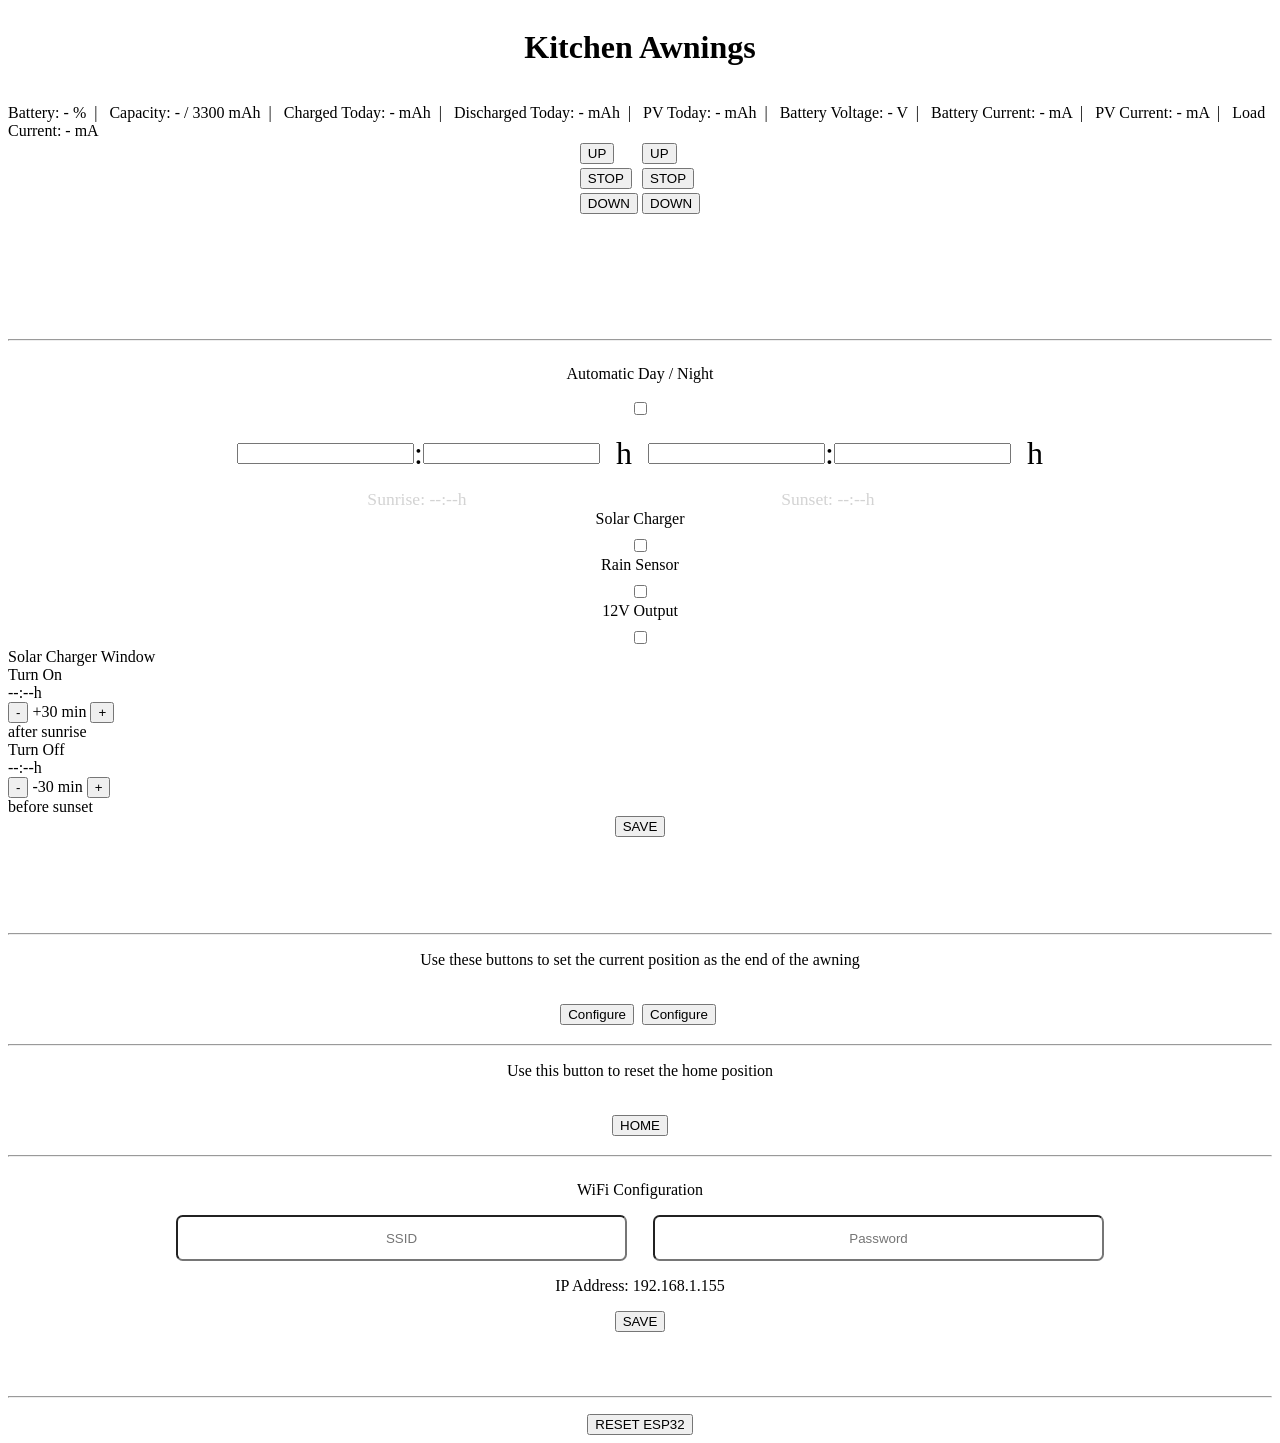
==== data/index.html @ ae52706c "Add solar charger offset controls" ====
<!DOCTYPE html>
<html>
  <head>
    <title>Kitchen Awnings</title>
    <meta name="viewport" content="width=device-width, initial-scale=1.0">
    <link rel="stylesheet" type="text/css" href="/style.css">
  </head>
  <body>
    <div id="rain-container" style="display: none;"></div>
    <div style="display: flex; justify-content: center; margin-bottom: 1em">
      <h1>Kitchen Awnings</h1>
    </div>

    <!-- Battery info -->
    <div class="top-info">
    <span>Battery: <span id="batterySoC">-</span> %</span>&nbsp;&nbsp;|&nbsp;&nbsp;
    <span>Capacity: <span id="currentCapacity_mAh">-</span> / 3300 mAh</span>&nbsp;&nbsp;|&nbsp;&nbsp;
    <span>Charged Today: <span id="chargedToday">-</span> mAh</span>&nbsp;&nbsp;|&nbsp;&nbsp;
    <span>Discharged Today: <span id="dischargedToday">-</span> mAh</span>&nbsp;&nbsp;|&nbsp;&nbsp;
    <span>PV Today: <span id="pvToday">-</span> mAh</span>&nbsp;&nbsp;|&nbsp;&nbsp;
    <span>Battery Voltage: <span id="batteryVoltage">-</span> V</span>&nbsp;&nbsp;|&nbsp;&nbsp;
    <span>Battery Current: <span id="batteryCurrent">-</span> mA</span>&nbsp;&nbsp;|&nbsp;&nbsp;
    <span>PV Current: <span id="pvCurrent">-</span> mA</span>&nbsp;&nbsp;|&nbsp;&nbsp;
    <span>Load Current: <span id="loadCurrent">-</span> mA</span>
  </div>


    <!-- Control buttons -->
    <div style="display: flex; justify-content: center;">
      <table style="table-layout: fixed;">
        <tr>
          <td><button class="button" id="up0" onclick="buttonClick(this)">UP</button></td>
          <td><button class="button" id="up1" onclick="buttonClick(this)">UP</button></td>
        </tr>
        <tr>
          <td><button class="button" id="stop0" onclick="buttonClick(this)">STOP</button></td>
          <td><button class="button" id="stop1" onclick="buttonClick(this)">STOP</button></td>
        </tr>
        <tr>
          <td><button class="button" id="down0" onclick="buttonClick(this)">DOWN</button></td>
          <td><button class="button" id="down1" onclick="buttonClick(this)">DOWN</button></td>
        </tr>
        <tr>
          <td style="text-align: center; color: lightgrey; padding-top: 1em;">
            <span id="reason0"> </span>
          </td>
          <td style="text-align: center; color: lightgrey; padding-top: 1em;">
            <span id="reason1"> </span>
          </td>
        </tr>
        <tr>
          <td style="text-align: center; color: lightgrey; padding-bottom: 1em;">
            <span id="moveTime0"> </span>
          </td>
          <td style="text-align: center; color: lightgrey; padding-bottom: 1em;">
            <span id="moveTime1"> </span>
          </td>
        </tr>
        <tr>
          <td class="awning-container">
            <div class="awning">
              <div class="rectangle">
                <div class="fill" id="fill0"></div>
              </div>
            </div>
          </td>
          <td class="awning-container">
            <div class="awning">
              <div class="rectangle">
                <div class="fill" id="fill1"></div>
              </div>
            </div>
          </td>
        </tr>
      </table>
    </div>

    <hr style="margin-top: 5em;">

    <!-- Automatic Day/Night -->
    <div style="display: flex; justify-content: center;">
      <span style="margin-bottom: 1em; margin-top: 1em">Automatic Day / Night</span>
    </div>
    <div style="display: flex; justify-content: center;margin-bottom: 1em;">
      <label class="switch">
        <input type="checkbox" id="toggleSwitch">
        <span class="slider round"></span>
      </label>
    </div>

  <div style="display: flex; justify-content: center; gap: 0.5em; font-size: 2em;">
    <!-- Morning column -->
    <div style="display: flex; flex-direction: column; align-items: center;">
      <div style="display: flex; align-items: center;">
        <input class="time" type="number" id="morningHour">
        <span>:</span>
        <input class="time" type="number" id="morningMinute">
        <span style="margin-left: 0.5em;">h</span>
      </div>
      <div style="color: lightgrey; font-size: 0.55em; margin-top: 1em; margin-left: -2em;">
        Sunrise: <span id="sunrise">--:--h</span>
      </div>
    </div>

    <!-- Night column -->
    <div style="display: flex; flex-direction: column; align-items: center;">
      <div style="display: flex; align-items: center;">
        <input class="time" type="number" id="nightHour">
        <span>:</span>
        <input class="time" type="number" id="nightMinute">
        <span style="margin-left: 0.5em;">h</span>
      </div>
      <div style="color: lightgrey; font-size: 0.55em; margin-top: 1em; margin-left: -2em;">
        Sunset: <span id="sunset">--:--h</span>
      </div>
    </div>
  </div>

    <!-- <hr style="margin-top: 5em;"> -->

<!-- Row with all 3 switches -->
<div class="switch-row">

  <!-- Solar charger -->
  <div style="text-align: center;">
    <span style="display: block; margin-bottom: 0.5em;">Solar Charger</span>
    <label class="switch">
      <input type="checkbox" id="solarChargerSwitch">
      <span class="slider round"></span>
    </label>
  </div>

  <!-- Rain sensor -->
  <div style="text-align: center;">
    <span style="display: block; margin-bottom: 0.5em;">Rain Sensor</span>
    <label class="switch">
      <input type="checkbox" id="rainSensorSwitch">
      <span class="slider round"></span>
    </label>
  </div>

  <!-- 12V output -->
  <div style="text-align: center;">
    <span style="display: block; margin-bottom: 0.5em;">12V Output</span>
    <label class="switch">
      <input type="checkbox" id="output12VSwitch">
      <span class="slider round"></span>
    </label>
  </div>

</div>

    <div class="solar-offsets-panel">
      <div class="solar-offsets-title">Solar Charger Window</div>
      <div class="solar-offsets-grid">
        <div class="solar-offset-card">
          <div class="solar-offset-label">Turn On</div>
          <div class="solar-offset-time"><span id="chargerStart">--:--h</span></div>
          <div class="solar-offset-controls">
            <button class="offset-button" type="button" onclick="adjustSolarOffset('start', -5)">-</button>
            <span class="solar-offset-value">+<span id="solarChargerStartOffsetMin">30</span> min</span>
            <button class="offset-button" type="button" onclick="adjustSolarOffset('start', 5)">+</button>
          </div>
          <div class="solar-offset-hint">after sunrise</div>
        </div>
        <div class="solar-offset-card">
          <div class="solar-offset-label">Turn Off</div>
          <div class="solar-offset-time"><span id="chargerStop">--:--h</span></div>
          <div class="solar-offset-controls">
            <button class="offset-button" type="button" onclick="adjustSolarOffset('stop', -5)">-</button>
            <span class="solar-offset-value">-<span id="solarChargerStopOffsetMin">30</span> min</span>
            <button class="offset-button" type="button" onclick="adjustSolarOffset('stop', 5)">+</button>
          </div>
          <div class="solar-offset-hint">before sunset</div>
        </div>
      </div>
    </div>


    <div style="display: flex; justify-content: center; align-items: center; margin-bottom: 6em;">
      <button class="button-save" id="saveTime">SAVE</button>
    </div>

    <hr style="margin-top: 3em;">
    <div style="display: flex; justify-content: center; align-items: center; margin-top: 1em; text-align: center;">
      Use these buttons to set the current position as the end of the awning
    </div>

    <div style="display: flex; justify-content: center; margin-top: 2em">
      <table style="table-layout: fixed;">
        <tr>
          <td><button class="button" id="end0" onclick="configure('end0')">Configure</button></td>
          <td><button class="button" id="save0" onclick="configure('save0')" hidden>SAVE</button></td>
          <td><button class="button" id="end1" onclick="configure('end1')">Configure</button></td>
          <td><button class="button" id="save1" onclick="configure('save1')" hidden>SAVE</button></td>
        </tr>
      </table>
    </div>

    <hr style="margin-top: 1em;">
    <span style="display: flex; justify-content: center; margin-top: 1em">
      Use this button to reset the home position
    </span>
    <div style="display: flex; justify-content: center; margin-top: 2em">
      <table style="table-layout: fixed;">
        <tr>
          <td><button class="button" id="home" onclick="home()">HOME</button></td>
        </tr>
      </table>
    </div>

    <hr style="margin-top: 1em;">
    <div style="display: flex; justify-content: center;">
      <span style="margin-bottom: 1em; margin-top: 1em">WiFi Configuration</span>
    </div>

    <div style="display: flex; justify-content: center; font-size: 2em;">
      <input style="margin-right: 1em; height: 3em; border-radius: 0.5em; text-align: center; width: 35%" placeholder="SSID" id="ssid">
      <input style="margin-left: 1em; border-radius: 0.5em; text-align: center; width: 35%" placeholder="Password" type="password" id="password">
    </div>

    <div style="display: flex; justify-content: center;">
      <span style="margin-bottom: 1em; margin-top: 1em">IP Address: <span id="ipAddress">192.168.1.155</span></span>
    </div>

    <div style="display: flex; justify-content: center;">
      <button class="button-save" style="margin-top:0" id="saveWifi" onclick="saveWifi()">SAVE</button>
    </div>

    <hr style="margin-top: 4em;">
    <div style="display: flex; justify-content: center; margin-top: 1em">
      <button class="button" id="resetButton" onclick="resetESP()">RESET ESP32</button>
    </div>

    <script>
      const awningPosition = [0, 0];
      const distance = [0, 0];
      const direction = ["up", "up"];
      const awningAnimation = [null, null];
      let raining = false;
      let firstLoad = true;

      function buttonClick(button) {

        function getCurrentTimeString() {
          const now = new Date();
          const hours = String(now.getHours()).padStart(2, '0');
          const minutes = String(now.getMinutes()).padStart(2, '0');
          return `${hours}:${minutes}h`;
        }

        const index = button.id.slice(-1);
        const xhr = new XMLHttpRequest();
        xhr.open("POST", "/move");
        xhr.setRequestHeader("Content-Type", "application/json");

        xhr.onload = function () {
            if (xhr.status === 200) {
                // Only proceed if response is OK
                if (button.id.startsWith("up")) {
                    document.getElementById("reason" + index).textContent = "Remote Button";
                    document.getElementById("moveTime" + index).textContent = getCurrentTimeString();
                    direction[index] = "up";
                    startAnimation("fill" + index);
                    document.getElementById("output12VSwitch").checked = true;
                } else if (button.id.startsWith("down")) {
                    document.getElementById("reason" + index).textContent = "Remote Button";
                    document.getElementById("moveTime" + index).textContent = getCurrentTimeString();
                    direction[index] = "down";
                    startAnimation("fill" + index);
                    document.getElementById("output12VSwitch").checked = true;
                } else if (button.id.startsWith("stop")) {
                    cancelAnimation(index);
                }
            } else {
                console.error("Request failed with status:", xhr.status);
            }
        };

        xhr.onerror = function () {
            console.error("Network error occurred.");
        };

        xhr.send(JSON.stringify({ buttonId: button.id }));
    }

      function configure(buttonId) {
        var xhr = new XMLHttpRequest();
        xhr.open("POST", "/setEndPosition");
        xhr.setRequestHeader("Content-Type", "application/json");

        xhr.onreadystatechange = function () {
          if (xhr.readyState === XMLHttpRequest.DONE && xhr.status === 200) {
            // Toggle visibility based on which button was clicked
            if (buttonId === "end0") {
              document.getElementById("end0").hidden = true;
              document.getElementById("save0").hidden = false;
            } else if (buttonId === "save0") {
              document.getElementById("save0").hidden = true;
              document.getElementById("end0").hidden = false;
            } else if (buttonId === "end1") {
              document.getElementById("end1").hidden = true;
              document.getElementById("save1").hidden = false;
            } else if (buttonId === "save1") {
              document.getElementById("save1").hidden = true;
              document.getElementById("end1").hidden = false;
            }
          }
        };

        xhr.send(JSON.stringify({ buttonId: buttonId }));
      }


      function home() {
        var xhr = new XMLHttpRequest();
        xhr.open("POST", "/setHome");
        xhr.setRequestHeader("Content-Type", "application/json");
        xhr.send(JSON.stringify({}));
      }

      function saveWifi() {
        var ssid = document.getElementById("ssid").value;
        var password = document.getElementById("password").value;
        var xhr = new XMLHttpRequest();
        xhr.open("POST", "/saveWifi");
        xhr.setRequestHeader("Content-Type", "application/json");
        xhr.send(JSON.stringify({ ssid, password }));
      }

      // animate fill from current percentage
      function startAnimation(id) {
        const index = parseInt(id.slice(-1));
        const fillElement = document.getElementById(id);
        cancelAnimation(index);
        const speed = [0.05, 0.08]; // % per frame

        function animate() {
          if (direction[index] === "down") {
            awningPosition[index] += speed[index];
            if (awningPosition[index] > 100) awningPosition[index] = 100;
          } else if (direction[index] === "up") {
            awningPosition[index] -= speed[index];
            if (awningPosition[index] < 0) awningPosition[index] = 0;
          }

          fillElement.style.transform = `scaleY(${awningPosition[index] / 100})`;

          if ((direction[index] === "down" && awningPosition[index] < 100) ||
              (direction[index] === "up" && awningPosition[index] > 0)) {
            awningAnimation[index] = requestAnimationFrame(animate);
          } else {
            awningAnimation[index] = null;
          }
        }

        animate();
      }

      function cancelAnimation(index) {
        if (awningAnimation[index]) {
          cancelAnimationFrame(awningAnimation[index]);
          awningAnimation[index] = null;
        }
      }

      async function fetchData() {
        try {
          const response = await fetch("/data");
          if (!response.ok) throw new Error("Network response not ok");
          const data = await response.json();

          // Update static info
          document.getElementById("batteryVoltage").textContent   = data.batteryVoltage.toFixed(2);
          document.getElementById("batteryCurrent").textContent   = data.batteryCurrent.toFixed(2);
          document.getElementById("pvCurrent").textContent        = data.pvCurrent.toFixed(2);
          document.getElementById("batterySoC").textContent       = data.batterySoC.toFixed(2);
          document.getElementById("currentCapacity_mAh").textContent  = data.currentCapacity_mAh.toFixed(0);
          document.getElementById("chargedToday").textContent  = data.chargedToday.toFixed(2);
          document.getElementById("dischargedToday").textContent  = data.dischargedToday.toFixed(2);
          document.getElementById("pvToday").textContent  = data.pvToday.toFixed(2);
          document.getElementById("loadCurrent").textContent      = (data.pvCurrent - data.batteryCurrent).toFixed(2);
          raining = data.raining;
          updateRainStatus(raining);

          distance[0] = data.dist0;
          distance[1] = data.dist1;

          [0,1].forEach(index => {
            const serverPercent = (index === 0 ? data.awning0Percent : data.awning1Percent);

            if (firstLoad || awningAnimation[index] == null) {
              // On first load OR if idle → sync to server
              awningPosition[index] = serverPercent;
              document.getElementById("fill" + index).style.transform =
                `scaleY(${awningPosition[index] / 100})`;

              // If motor moving, start animation in correct direction
              if (distance[index] !== 0) {
                if (index === 0) {
                  direction[index] = distance[index] < 0 ? "up" : "down";
                } else {
                  direction[index] = distance[index] < 0 ? "down" : "up";
                }
                startAnimation("fill" + index);
              }
            } else {
              // Already animating → don’t reset percent, only react to stop/reverse
              if (distance[index] === 0) {
                cancelAnimation(index);
              } else {
                let newDir;
                if (index === 0) {
                  newDir = distance[index] < 0 ? "up" : "down";
                } else {
                  newDir = distance[index] < 0 ? "down" : "up";
                }
                if (newDir !== direction[index]) {
                  direction[index] = newDir;
                  startAnimation("fill" + index); // restart with new direction
                }
              }
            }
          });

          firstLoad = false;
        } catch (err) {
          console.error("Fetch error:", err);
        }
      }

      // Update every 2 seconds
      setInterval(fetchData, 2000);

      // Fetch once immediately on page load
      fetchData();

      let originalConfig = {};  // store original values from server

      async function fetchConfig() {
        try {
          const response = await fetch("/config");
          if (!response.ok) throw new Error("Network response not ok");
          const config = await response.json();

          // Save reference for change detection
          originalConfig = {
            automaticDayNight: !!config.automaticDayNight,
            morningHour: config.morningHour,
            morningMinute: config.morningMinute,
            nightHour: config.nightHour,
            nightMinute: config.nightMinute,
            rainSensorEnabled: !!config.rainSensorEnabled,
            output12VEnabled: !!config.output12VEnabled,
            solarChargerEnabled: !!config.solarChargerEnabled,
            solarChargerStartOffsetMin: config.solarChargerStartOffsetMin ?? 30,
            solarChargerStopOffsetMin: config.solarChargerStopOffsetMin ?? 30
          };

          // Fill UI
          document.getElementById("toggleSwitch").checked = originalConfig.automaticDayNight;
          document.getElementById("morningHour").value    = String(originalConfig.morningHour).padStart(2, "0");
          document.getElementById("morningMinute").value  = String(originalConfig.morningMinute).padStart(2, "0");
          document.getElementById("nightHour").value      = String(originalConfig.nightHour).padStart(2, "0");
          document.getElementById("nightMinute").value    = String(originalConfig.nightMinute).padStart(2, "0");
          document.getElementById("rainSensorSwitch").checked = originalConfig.rainSensorEnabled;
          document.getElementById("output12VSwitch").checked = originalConfig.output12VEnabled;
          document.getElementById("solarChargerSwitch").checked = originalConfig.solarChargerEnabled;
          document.getElementById("solarChargerStartOffsetMin").textContent = originalConfig.solarChargerStartOffsetMin;
          document.getElementById("solarChargerStopOffsetMin").textContent = originalConfig.solarChargerStopOffsetMin;
          document.getElementById("reason0").textContent = config.positionReason0;
          document.getElementById("reason1").textContent = config.positionReason1;
          document.getElementById("moveTime0").textContent = config.moveTime0;
          document.getElementById("moveTime1").textContent = config.moveTime1;
          if (config.sunrise.length == 6) {
            document.getElementById("sunrise").textContent = config.sunrise;
            document.getElementById("sunset").textContent = config.sunset;
          }
          if (config.chargerStart?.length == 6) {
            document.getElementById("chargerStart").textContent = config.chargerStart;
          }
          if (config.chargerStop?.length == 6) {
            document.getElementById("chargerStop").textContent = config.chargerStop;
          }
          hideSaveButton(); // reset save button
        } catch (err) {
          console.error("Fetch config error:", err);
        }
      }

      function checkForChanges() {
        const current = {
          automaticDayNight: document.getElementById("toggleSwitch").checked,
          morningHour: parseInt(document.getElementById("morningHour").value) || 0,
          morningMinute: parseInt(document.getElementById("morningMinute").value) || 0,
          nightHour: parseInt(document.getElementById("nightHour").value) || 0,
          nightMinute: parseInt(document.getElementById("nightMinute").value) || 0,
          rainSensorEnabled: document.getElementById("rainSensorSwitch").checked,
          output12VEnabled: document.getElementById("output12VSwitch").checked,
          solarChargerEnabled: document.getElementById("solarChargerSwitch").checked,
          solarChargerStartOffsetMin: parseInt(document.getElementById("solarChargerStartOffsetMin").textContent) || 0,
          solarChargerStopOffsetMin: parseInt(document.getElementById("solarChargerStopOffsetMin").textContent) || 0
        };

        // Compare JSON representations
        if (JSON.stringify(current) !== JSON.stringify(originalConfig)) {
          showSaveButton();
        } else {
          hideSaveButton();
        }
      }

      function showSaveButton() {
        document.getElementById("saveTime").hidden = false;
      }
      function hideSaveButton() {
        document.getElementById("saveTime").hidden = true;
      }

      async function refreshSolarOffsets() {
        try {
          const response = await fetch("/solarOffsets");
          if (!response.ok) throw new Error("Solar offset fetch failed");
          const config = await response.json();
          if (typeof config.solarChargerStartOffsetMin === "number") {
            document.getElementById("solarChargerStartOffsetMin").textContent = config.solarChargerStartOffsetMin;
          }
          if (typeof config.solarChargerStopOffsetMin === "number") {
            document.getElementById("solarChargerStopOffsetMin").textContent = config.solarChargerStopOffsetMin;
          }
          if (config.chargerStart?.length === 6) {
            document.getElementById("chargerStart").textContent = config.chargerStart;
          }
          if (config.chargerStop?.length === 6) {
            document.getElementById("chargerStop").textContent = config.chargerStop;
          }
        } catch (err) {
          console.error("Solar offset refresh error:", err);
        }
      }

      function adjustSolarOffset(type, delta) {
        const elementId = type === "start" ? "solarChargerStartOffsetMin" : "solarChargerStopOffsetMin";
        const node = document.getElementById(elementId);
        const currentValue = parseInt(node.textContent) || 0;
        const nextValue = Math.max(0, Math.min(360, currentValue + delta));
        node.textContent = nextValue;
        checkForChanges();
      }

      async function saveConfig() {
        const newConfig = {
          scheduled: document.getElementById("toggleSwitch").checked ? 1 : 0,
          morningHour: parseInt(document.getElementById("morningHour").value) || 0,
          morningMinute: parseInt(document.getElementById("morningMinute").value) || 0,
          nightHour: parseInt(document.getElementById("nightHour").value) || 0,
          nightMinute: parseInt(document.getElementById("nightMinute").value) || 0,
          rainSensorEnabled: document.getElementById("rainSensorSwitch").checked ? 1 : 0,
          output12VEnabled: document.getElementById("output12VSwitch").checked ? 1 : 0,
          solarChargerEnabled: document.getElementById("solarChargerSwitch").checked ? 1 : 0,
          solarChargerStartOffsetMin: parseInt(document.getElementById("solarChargerStartOffsetMin").textContent) || 0,
          solarChargerStopOffsetMin: parseInt(document.getElementById("solarChargerStopOffsetMin").textContent) || 0
        };

        try {
          const response = await fetch("/saveConfig", {
            method: "POST",
            headers: { "Content-Type": "application/json" },
            body: JSON.stringify(newConfig)
          });
          if (!response.ok) throw new Error("Save failed");

          // Refresh originalConfig and hide save button
          originalConfig = {
            automaticDayNight: !!newConfig.scheduled,
            morningHour: newConfig.morningHour,
            morningMinute: newConfig.morningMinute,
            nightHour: newConfig.nightHour,
            nightMinute: newConfig.nightMinute,
            rainSensorEnabled: !!newConfig.rainSensorEnabled,
            output12VEnabled: !!newConfig.output12VEnabled,
            solarChargerEnabled: !!newConfig.solarChargerEnabled,
            solarChargerStartOffsetMin: newConfig.solarChargerStartOffsetMin,
            solarChargerStopOffsetMin: newConfig.solarChargerStopOffsetMin
          };
          await refreshSolarOffsets();
          hideSaveButton();
        } catch (err) {
          console.error("Save error:", err);
        }
      }

      // Hook change detection
      document.addEventListener("DOMContentLoaded", () => {
        fetchConfig(); // load initial config

        document.getElementById("toggleSwitch").addEventListener("change", checkForChanges);
        document.getElementById("morningHour").addEventListener("input", checkForChanges);
        document.getElementById("morningMinute").addEventListener("input", checkForChanges);
        document.getElementById("nightHour").addEventListener("input", checkForChanges);
        document.getElementById("nightMinute").addEventListener("input", checkForChanges);
        document.getElementById("rainSensorSwitch").addEventListener("change", checkForChanges);
        document.getElementById("output12VSwitch").addEventListener("change", checkForChanges);
        document.getElementById("solarChargerSwitch").addEventListener("change", checkForChanges);

        document.getElementById("saveTime").addEventListener("click", saveConfig);
      });

      function resetESP() {
        if (confirm("Are you sure you want to reset the ESP32?")) {
          fetch("/reset", { method: "POST" })
            .then(response => {
              if (response.ok) {
                alert("ESP32 is restarting...");
              } else {
                alert("Reset failed.");
              }
            })
            .catch(err => {
              console.error("Reset error:", err);
              alert("Error sending reset request.");
            });
        }
      }

      function createRainDrops(container, count = 80) {
        container.innerHTML = ''; // Clear previous drops
        for (let i = 0; i < count; i++) {
          const drop = document.createElement('div');
          drop.className = 'raindrop';
          drop.style.left = `${Math.random() * window.innerWidth}px`;
          drop.style.animationDuration = `${1.5 + Math.random() * 2}s`;
          drop.style.animationDelay = `${Math.random() * 3}s`;
          container.appendChild(drop);
        }
      }

      function updateRainStatus(raining) {
        const rainContainer = document.getElementById('rain-container');
        if (raining) {
          rainContainer.style.display = 'block';
          if (rainContainer.children.length === 0) {
            createRainDrops(rainContainer);
          }
        } else {
          rainContainer.style.display = 'none';
          rainContainer.innerHTML = ''; // Optional: remove drops
        }
      }


    </script>
  </body>
</html>
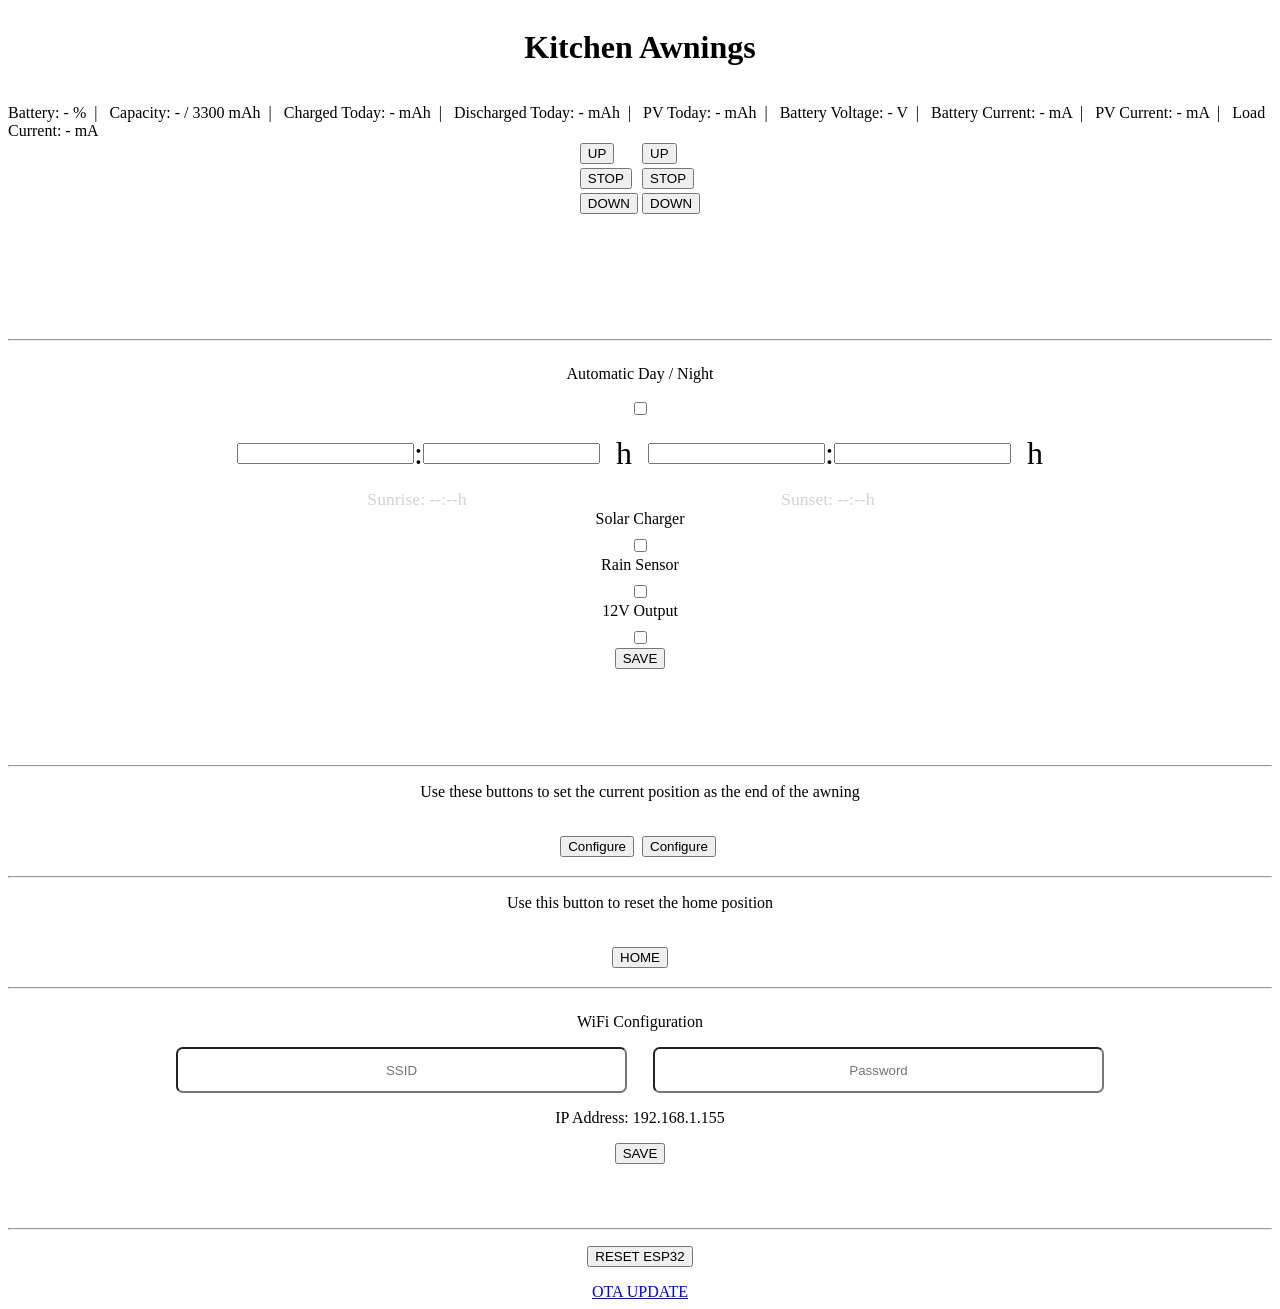
==== commit c1ec9591: "Add OTA update functionality with authentication and UI" ====
--- a/data/index.html
+++ b/data/index.html
@@ -150,32 +150,6 @@
 
 </div>
 
-    <div class="solar-offsets-panel">
-      <div class="solar-offsets-title">Solar Charger Window</div>
-      <div class="solar-offsets-grid">
-        <div class="solar-offset-card">
-          <div class="solar-offset-label">Turn On</div>
-          <div class="solar-offset-time"><span id="chargerStart">--:--h</span></div>
-          <div class="solar-offset-controls">
-            <button class="offset-button" type="button" onclick="adjustSolarOffset('start', -5)">-</button>
-            <span class="solar-offset-value">+<span id="solarChargerStartOffsetMin">30</span> min</span>
-            <button class="offset-button" type="button" onclick="adjustSolarOffset('start', 5)">+</button>
-          </div>
-          <div class="solar-offset-hint">after sunrise</div>
-        </div>
-        <div class="solar-offset-card">
-          <div class="solar-offset-label">Turn Off</div>
-          <div class="solar-offset-time"><span id="chargerStop">--:--h</span></div>
-          <div class="solar-offset-controls">
-            <button class="offset-button" type="button" onclick="adjustSolarOffset('stop', -5)">-</button>
-            <span class="solar-offset-value">-<span id="solarChargerStopOffsetMin">30</span> min</span>
-            <button class="offset-button" type="button" onclick="adjustSolarOffset('stop', 5)">+</button>
-          </div>
-          <div class="solar-offset-hint">before sunset</div>
-        </div>
-      </div>
-    </div>
-
 
     <div style="display: flex; justify-content: center; align-items: center; margin-bottom: 6em;">
       <button class="button-save" id="saveTime">SAVE</button>
@@ -230,6 +204,9 @@
     <hr style="margin-top: 4em;">
     <div style="display: flex; justify-content: center; margin-top: 1em">
       <button class="button" id="resetButton" onclick="resetESP()">RESET ESP32</button>
+    </div>
+    <div style="display: flex; justify-content: center; margin-top: 1em">
+      <a class="update-link" href="/update">OTA UPDATE</a>
     </div>
 
     <script>
@@ -452,9 +429,7 @@
             nightMinute: config.nightMinute,
             rainSensorEnabled: !!config.rainSensorEnabled,
             output12VEnabled: !!config.output12VEnabled,
-            solarChargerEnabled: !!config.solarChargerEnabled,
-            solarChargerStartOffsetMin: config.solarChargerStartOffsetMin ?? 30,
-            solarChargerStopOffsetMin: config.solarChargerStopOffsetMin ?? 30
+            solarChargerEnabled: !!config.solarChargerEnabled
           };
 
           // Fill UI
@@ -466,8 +441,6 @@
           document.getElementById("rainSensorSwitch").checked = originalConfig.rainSensorEnabled;
           document.getElementById("output12VSwitch").checked = originalConfig.output12VEnabled;
           document.getElementById("solarChargerSwitch").checked = originalConfig.solarChargerEnabled;
-          document.getElementById("solarChargerStartOffsetMin").textContent = originalConfig.solarChargerStartOffsetMin;
-          document.getElementById("solarChargerStopOffsetMin").textContent = originalConfig.solarChargerStopOffsetMin;
           document.getElementById("reason0").textContent = config.positionReason0;
           document.getElementById("reason1").textContent = config.positionReason1;
           document.getElementById("moveTime0").textContent = config.moveTime0;
@@ -475,12 +448,6 @@
           if (config.sunrise.length == 6) {
             document.getElementById("sunrise").textContent = config.sunrise;
             document.getElementById("sunset").textContent = config.sunset;
-          }
-          if (config.chargerStart?.length == 6) {
-            document.getElementById("chargerStart").textContent = config.chargerStart;
-          }
-          if (config.chargerStop?.length == 6) {
-            document.getElementById("chargerStop").textContent = config.chargerStop;
           }
           hideSaveButton(); // reset save button
         } catch (err) {
@@ -497,9 +464,7 @@
           nightMinute: parseInt(document.getElementById("nightMinute").value) || 0,
           rainSensorEnabled: document.getElementById("rainSensorSwitch").checked,
           output12VEnabled: document.getElementById("output12VSwitch").checked,
-          solarChargerEnabled: document.getElementById("solarChargerSwitch").checked,
-          solarChargerStartOffsetMin: parseInt(document.getElementById("solarChargerStartOffsetMin").textContent) || 0,
-          solarChargerStopOffsetMin: parseInt(document.getElementById("solarChargerStopOffsetMin").textContent) || 0
+          solarChargerEnabled: document.getElementById("solarChargerSwitch").checked
         };
 
         // Compare JSON representations
@@ -515,37 +480,6 @@
       }
       function hideSaveButton() {
         document.getElementById("saveTime").hidden = true;
-      }
-
-      async function refreshSolarOffsets() {
-        try {
-          const response = await fetch("/solarOffsets");
-          if (!response.ok) throw new Error("Solar offset fetch failed");
-          const config = await response.json();
-          if (typeof config.solarChargerStartOffsetMin === "number") {
-            document.getElementById("solarChargerStartOffsetMin").textContent = config.solarChargerStartOffsetMin;
-          }
-          if (typeof config.solarChargerStopOffsetMin === "number") {
-            document.getElementById("solarChargerStopOffsetMin").textContent = config.solarChargerStopOffsetMin;
-          }
-          if (config.chargerStart?.length === 6) {
-            document.getElementById("chargerStart").textContent = config.chargerStart;
-          }
-          if (config.chargerStop?.length === 6) {
-            document.getElementById("chargerStop").textContent = config.chargerStop;
-          }
-        } catch (err) {
-          console.error("Solar offset refresh error:", err);
-        }
-      }
-
-      function adjustSolarOffset(type, delta) {
-        const elementId = type === "start" ? "solarChargerStartOffsetMin" : "solarChargerStopOffsetMin";
-        const node = document.getElementById(elementId);
-        const currentValue = parseInt(node.textContent) || 0;
-        const nextValue = Math.max(0, Math.min(360, currentValue + delta));
-        node.textContent = nextValue;
-        checkForChanges();
       }
 
       async function saveConfig() {
@@ -557,9 +491,7 @@
           nightMinute: parseInt(document.getElementById("nightMinute").value) || 0,
           rainSensorEnabled: document.getElementById("rainSensorSwitch").checked ? 1 : 0,
           output12VEnabled: document.getElementById("output12VSwitch").checked ? 1 : 0,
-          solarChargerEnabled: document.getElementById("solarChargerSwitch").checked ? 1 : 0,
-          solarChargerStartOffsetMin: parseInt(document.getElementById("solarChargerStartOffsetMin").textContent) || 0,
-          solarChargerStopOffsetMin: parseInt(document.getElementById("solarChargerStopOffsetMin").textContent) || 0
+          solarChargerEnabled: document.getElementById("solarChargerSwitch").checked ? 1 : 0
         };
 
         try {
@@ -571,19 +503,7 @@
           if (!response.ok) throw new Error("Save failed");
 
           // Refresh originalConfig and hide save button
-          originalConfig = {
-            automaticDayNight: !!newConfig.scheduled,
-            morningHour: newConfig.morningHour,
-            morningMinute: newConfig.morningMinute,
-            nightHour: newConfig.nightHour,
-            nightMinute: newConfig.nightMinute,
-            rainSensorEnabled: !!newConfig.rainSensorEnabled,
-            output12VEnabled: !!newConfig.output12VEnabled,
-            solarChargerEnabled: !!newConfig.solarChargerEnabled,
-            solarChargerStartOffsetMin: newConfig.solarChargerStartOffsetMin,
-            solarChargerStopOffsetMin: newConfig.solarChargerStopOffsetMin
-          };
-          await refreshSolarOffsets();
+          originalConfig = { ...newConfig, automaticDayNight: !!newConfig.scheduled };
           hideSaveButton();
         } catch (err) {
           console.error("Save error:", err);
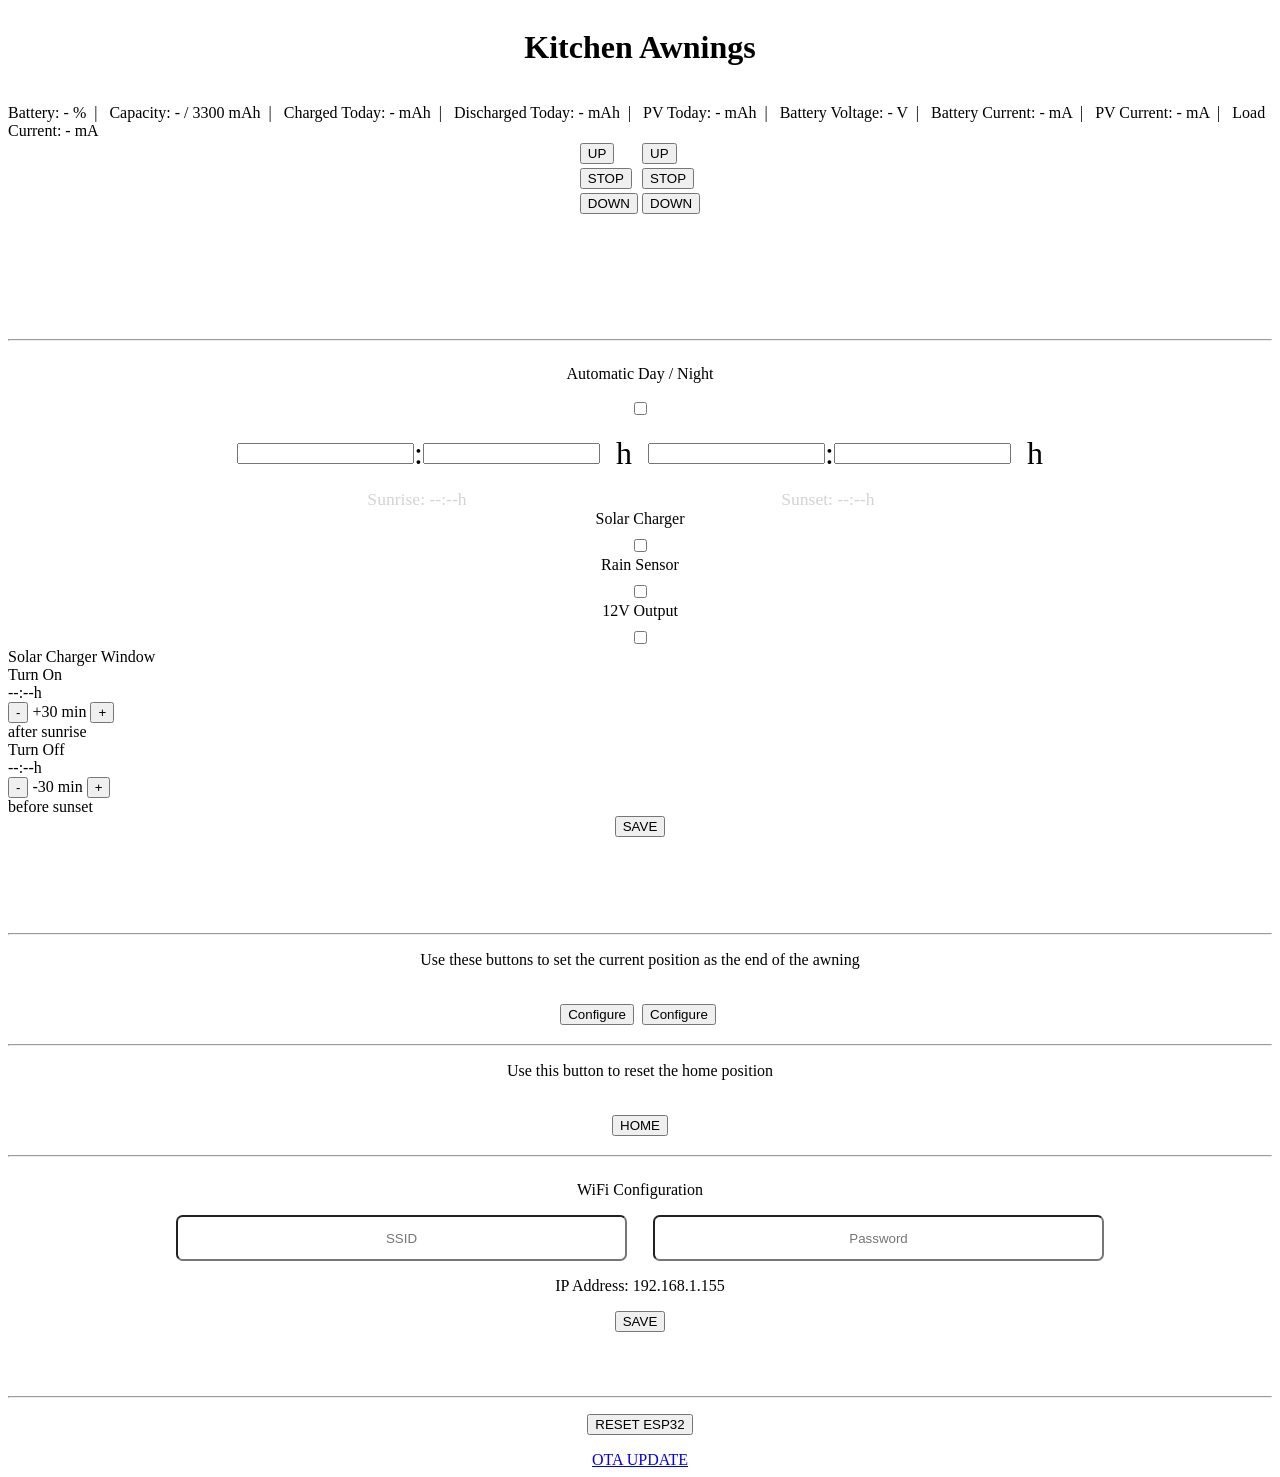
==== commit 8d16ca15: "Merge branch 'feature/offsets-current'" ====
--- a/data/index.html
+++ b/data/index.html
@@ -149,6 +149,32 @@
   </div>
 
 </div>
+
+    <div class="solar-offsets-panel">
+      <div class="solar-offsets-title">Solar Charger Window</div>
+      <div class="solar-offsets-grid">
+        <div class="solar-offset-card">
+          <div class="solar-offset-label">Turn On</div>
+          <div class="solar-offset-time"><span id="chargerStart">--:--h</span></div>
+          <div class="solar-offset-controls">
+            <button class="offset-button" type="button" onclick="adjustSolarOffset('start', -5)">-</button>
+            <span class="solar-offset-value">+<span id="solarChargerStartOffsetMin">30</span> min</span>
+            <button class="offset-button" type="button" onclick="adjustSolarOffset('start', 5)">+</button>
+          </div>
+          <div class="solar-offset-hint">after sunrise</div>
+        </div>
+        <div class="solar-offset-card">
+          <div class="solar-offset-label">Turn Off</div>
+          <div class="solar-offset-time"><span id="chargerStop">--:--h</span></div>
+          <div class="solar-offset-controls">
+            <button class="offset-button" type="button" onclick="adjustSolarOffset('stop', -5)">-</button>
+            <span class="solar-offset-value">-<span id="solarChargerStopOffsetMin">30</span> min</span>
+            <button class="offset-button" type="button" onclick="adjustSolarOffset('stop', 5)">+</button>
+          </div>
+          <div class="solar-offset-hint">before sunset</div>
+        </div>
+      </div>
+    </div>
 
 
     <div style="display: flex; justify-content: center; align-items: center; margin-bottom: 6em;">
@@ -429,7 +455,9 @@
             nightMinute: config.nightMinute,
             rainSensorEnabled: !!config.rainSensorEnabled,
             output12VEnabled: !!config.output12VEnabled,
-            solarChargerEnabled: !!config.solarChargerEnabled
+            solarChargerEnabled: !!config.solarChargerEnabled,
+            solarChargerStartOffsetMin: config.solarChargerStartOffsetMin ?? 30,
+            solarChargerStopOffsetMin: config.solarChargerStopOffsetMin ?? 30
           };
 
           // Fill UI
@@ -441,6 +469,8 @@
           document.getElementById("rainSensorSwitch").checked = originalConfig.rainSensorEnabled;
           document.getElementById("output12VSwitch").checked = originalConfig.output12VEnabled;
           document.getElementById("solarChargerSwitch").checked = originalConfig.solarChargerEnabled;
+          document.getElementById("solarChargerStartOffsetMin").textContent = originalConfig.solarChargerStartOffsetMin;
+          document.getElementById("solarChargerStopOffsetMin").textContent = originalConfig.solarChargerStopOffsetMin;
           document.getElementById("reason0").textContent = config.positionReason0;
           document.getElementById("reason1").textContent = config.positionReason1;
           document.getElementById("moveTime0").textContent = config.moveTime0;
@@ -448,6 +478,12 @@
           if (config.sunrise.length == 6) {
             document.getElementById("sunrise").textContent = config.sunrise;
             document.getElementById("sunset").textContent = config.sunset;
+          }
+          if (config.chargerStart?.length == 6) {
+            document.getElementById("chargerStart").textContent = config.chargerStart;
+          }
+          if (config.chargerStop?.length == 6) {
+            document.getElementById("chargerStop").textContent = config.chargerStop;
           }
           hideSaveButton(); // reset save button
         } catch (err) {
@@ -464,7 +500,9 @@
           nightMinute: parseInt(document.getElementById("nightMinute").value) || 0,
           rainSensorEnabled: document.getElementById("rainSensorSwitch").checked,
           output12VEnabled: document.getElementById("output12VSwitch").checked,
-          solarChargerEnabled: document.getElementById("solarChargerSwitch").checked
+          solarChargerEnabled: document.getElementById("solarChargerSwitch").checked,
+          solarChargerStartOffsetMin: parseInt(document.getElementById("solarChargerStartOffsetMin").textContent) || 0,
+          solarChargerStopOffsetMin: parseInt(document.getElementById("solarChargerStopOffsetMin").textContent) || 0
         };
 
         // Compare JSON representations
@@ -480,6 +518,37 @@
       }
       function hideSaveButton() {
         document.getElementById("saveTime").hidden = true;
+      }
+
+      async function refreshSolarOffsets() {
+        try {
+          const response = await fetch("/solarOffsets");
+          if (!response.ok) throw new Error("Solar offset fetch failed");
+          const config = await response.json();
+          if (typeof config.solarChargerStartOffsetMin === "number") {
+            document.getElementById("solarChargerStartOffsetMin").textContent = config.solarChargerStartOffsetMin;
+          }
+          if (typeof config.solarChargerStopOffsetMin === "number") {
+            document.getElementById("solarChargerStopOffsetMin").textContent = config.solarChargerStopOffsetMin;
+          }
+          if (config.chargerStart?.length === 6) {
+            document.getElementById("chargerStart").textContent = config.chargerStart;
+          }
+          if (config.chargerStop?.length === 6) {
+            document.getElementById("chargerStop").textContent = config.chargerStop;
+          }
+        } catch (err) {
+          console.error("Solar offset refresh error:", err);
+        }
+      }
+
+      function adjustSolarOffset(type, delta) {
+        const elementId = type === "start" ? "solarChargerStartOffsetMin" : "solarChargerStopOffsetMin";
+        const node = document.getElementById(elementId);
+        const currentValue = parseInt(node.textContent) || 0;
+        const nextValue = Math.max(0, Math.min(360, currentValue + delta));
+        node.textContent = nextValue;
+        checkForChanges();
       }
 
       async function saveConfig() {
@@ -491,7 +560,9 @@
           nightMinute: parseInt(document.getElementById("nightMinute").value) || 0,
           rainSensorEnabled: document.getElementById("rainSensorSwitch").checked ? 1 : 0,
           output12VEnabled: document.getElementById("output12VSwitch").checked ? 1 : 0,
-          solarChargerEnabled: document.getElementById("solarChargerSwitch").checked ? 1 : 0
+          solarChargerEnabled: document.getElementById("solarChargerSwitch").checked ? 1 : 0,
+          solarChargerStartOffsetMin: parseInt(document.getElementById("solarChargerStartOffsetMin").textContent) || 0,
+          solarChargerStopOffsetMin: parseInt(document.getElementById("solarChargerStopOffsetMin").textContent) || 0
         };
 
         try {
@@ -503,7 +574,19 @@
           if (!response.ok) throw new Error("Save failed");
 
           // Refresh originalConfig and hide save button
-          originalConfig = { ...newConfig, automaticDayNight: !!newConfig.scheduled };
+          originalConfig = {
+            automaticDayNight: !!newConfig.scheduled,
+            morningHour: newConfig.morningHour,
+            morningMinute: newConfig.morningMinute,
+            nightHour: newConfig.nightHour,
+            nightMinute: newConfig.nightMinute,
+            rainSensorEnabled: !!newConfig.rainSensorEnabled,
+            output12VEnabled: !!newConfig.output12VEnabled,
+            solarChargerEnabled: !!newConfig.solarChargerEnabled,
+            solarChargerStartOffsetMin: newConfig.solarChargerStartOffsetMin,
+            solarChargerStopOffsetMin: newConfig.solarChargerStopOffsetMin
+          };
+          await refreshSolarOffsets();
           hideSaveButton();
         } catch (err) {
           console.error("Save error:", err);
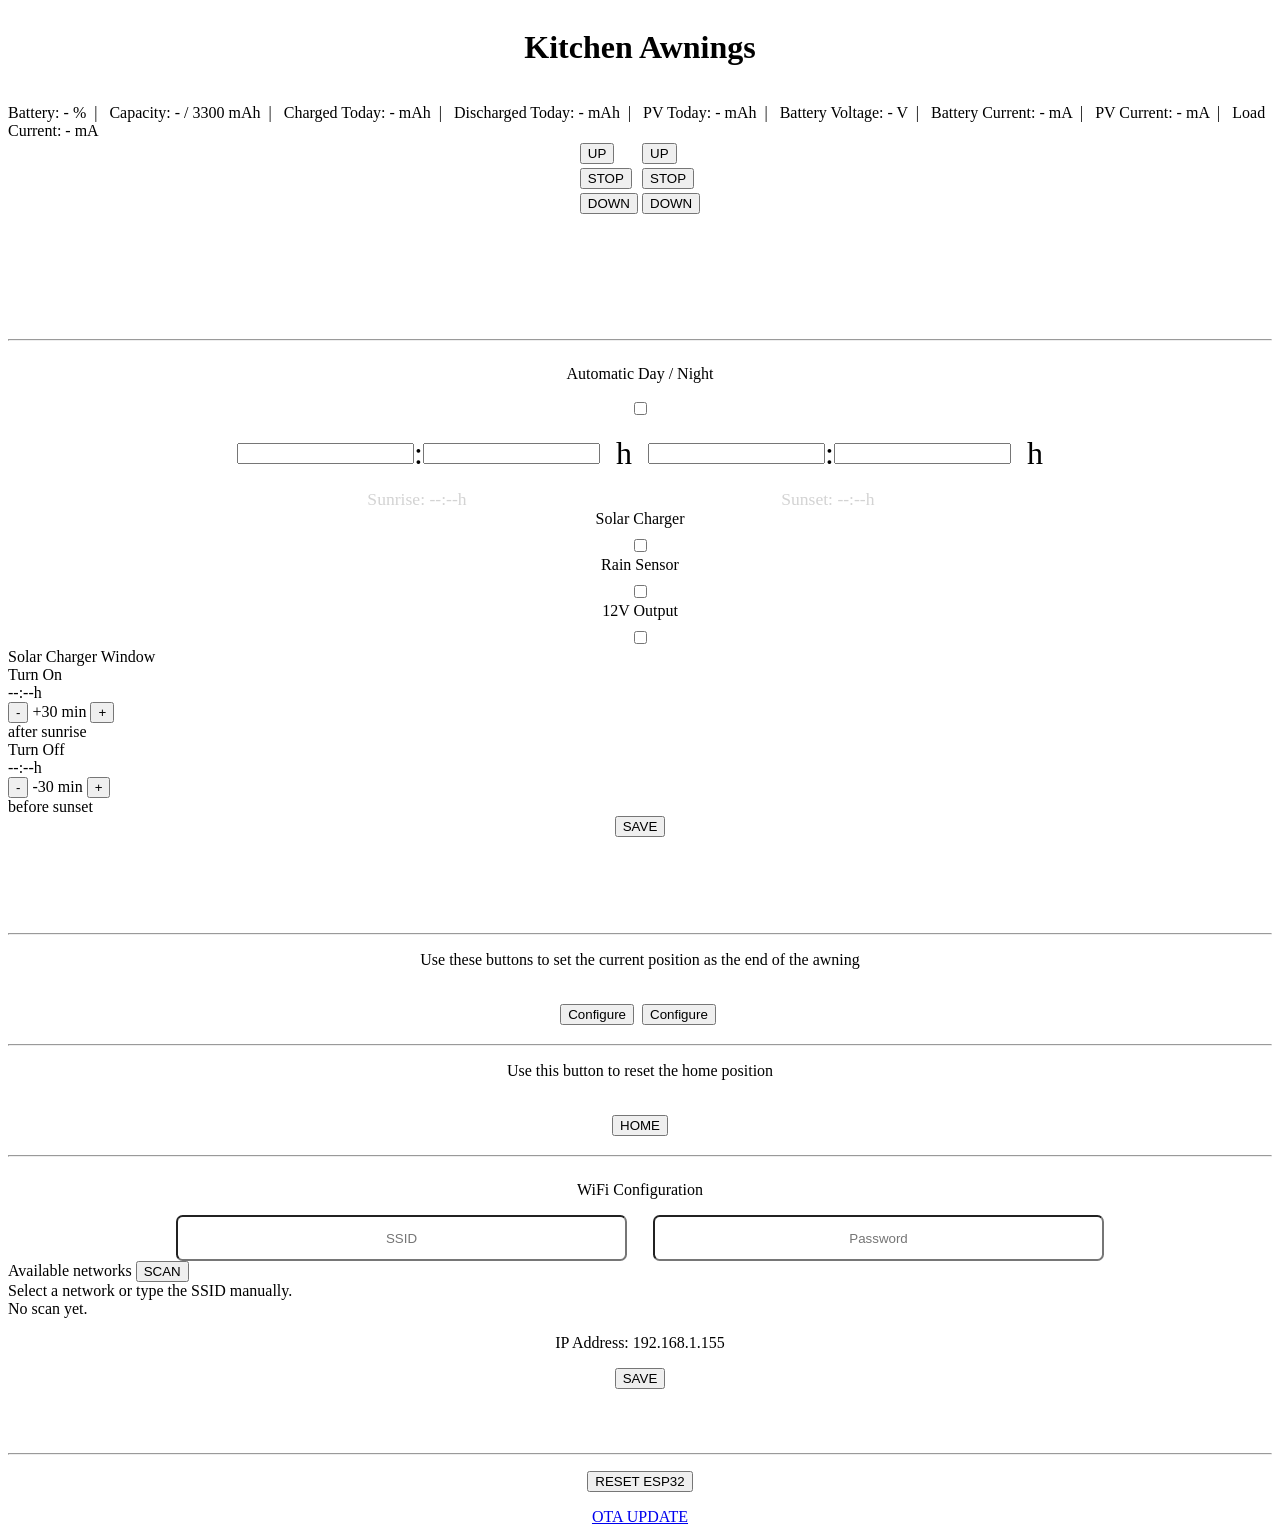
==== commit 61495316: "Add WiFi scanning functionality and update solar charger status handling" ====
--- a/data/index.html
+++ b/data/index.html
@@ -219,6 +219,17 @@
       <input style="margin-left: 1em; border-radius: 0.5em; text-align: center; width: 35%" placeholder="Password" type="password" id="password">
     </div>
 
+    <div class="wifi-panel">
+      <div class="wifi-panel-header">
+        <span>Available networks</span>
+        <button class="button-save wifi-refresh-button" type="button" id="scanWifi">SCAN</button>
+      </div>
+      <div class="wifi-hint">Select a network or type the SSID manually.</div>
+      <div class="wifi-list" id="wifiList">
+        <div class="wifi-empty">No scan yet.</div>
+      </div>
+    </div>
+
     <div style="display: flex; justify-content: center;">
       <span style="margin-bottom: 1em; margin-top: 1em">IP Address: <span id="ipAddress">192.168.1.155</span></span>
     </div>
@@ -329,6 +340,70 @@
         xhr.open("POST", "/saveWifi");
         xhr.setRequestHeader("Content-Type", "application/json");
         xhr.send(JSON.stringify({ ssid, password }));
+      }
+
+      function escapeHtml(value) {
+        return value
+          .replaceAll("&", "&amp;")
+          .replaceAll("<", "&lt;")
+          .replaceAll(">", "&gt;")
+          .replaceAll('"', "&quot;")
+          .replaceAll("'", "&#39;");
+      }
+
+      function renderWifiNetworks(networks) {
+        const wifiList = document.getElementById("wifiList");
+
+        if (!Array.isArray(networks) || networks.length === 0) {
+          wifiList.innerHTML = '<div class="wifi-empty">No networks found.</div>';
+          return;
+        }
+
+        const markup = networks
+          .sort((a, b) => (b.rssi ?? -999) - (a.rssi ?? -999))
+          .map(network => {
+            const ssid = String(network.ssid || "");
+            const escapedSsid = escapeHtml(ssid);
+            const signal = `${network.rssi ?? "?"} dBm`;
+            const security = network.secure ? "Protected" : "Open";
+            return `
+              <button class="wifi-network" type="button" data-ssid="${escapedSsid}">
+                <span class="wifi-network-name">${escapedSsid}</span>
+                <span class="wifi-network-meta">${signal} · ${security}</span>
+              </button>
+            `;
+          })
+          .join("");
+
+        wifiList.innerHTML = markup;
+
+        wifiList.querySelectorAll(".wifi-network").forEach(button => {
+          button.addEventListener("click", () => {
+            document.getElementById("ssid").value = button.dataset.ssid || "";
+          });
+        });
+      }
+
+      async function scanWifiNetworks() {
+        const scanButton = document.getElementById("scanWifi");
+        const wifiList = document.getElementById("wifiList");
+
+        scanButton.disabled = true;
+        scanButton.textContent = "SCANNING";
+        wifiList.innerHTML = '<div class="wifi-empty">Scanning nearby WiFi...</div>';
+
+        try {
+          const response = await fetch("/wifiScan");
+          if (!response.ok) throw new Error("WiFi scan failed");
+          const payload = await response.json();
+          renderWifiNetworks(payload.networks || []);
+        } catch (err) {
+          console.error("WiFi scan error:", err);
+          wifiList.innerHTML = '<div class="wifi-empty">Scan failed. You can still enter the SSID manually.</div>';
+        } finally {
+          scanButton.disabled = false;
+          scanButton.textContent = "SCAN";
+        }
       }
 
       // animate fill from current percentage
@@ -607,6 +682,7 @@
         document.getElementById("solarChargerSwitch").addEventListener("change", checkForChanges);
 
         document.getElementById("saveTime").addEventListener("click", saveConfig);
+        document.getElementById("scanWifi").addEventListener("click", scanWifiNetworks);
       });
 
       function resetESP() {
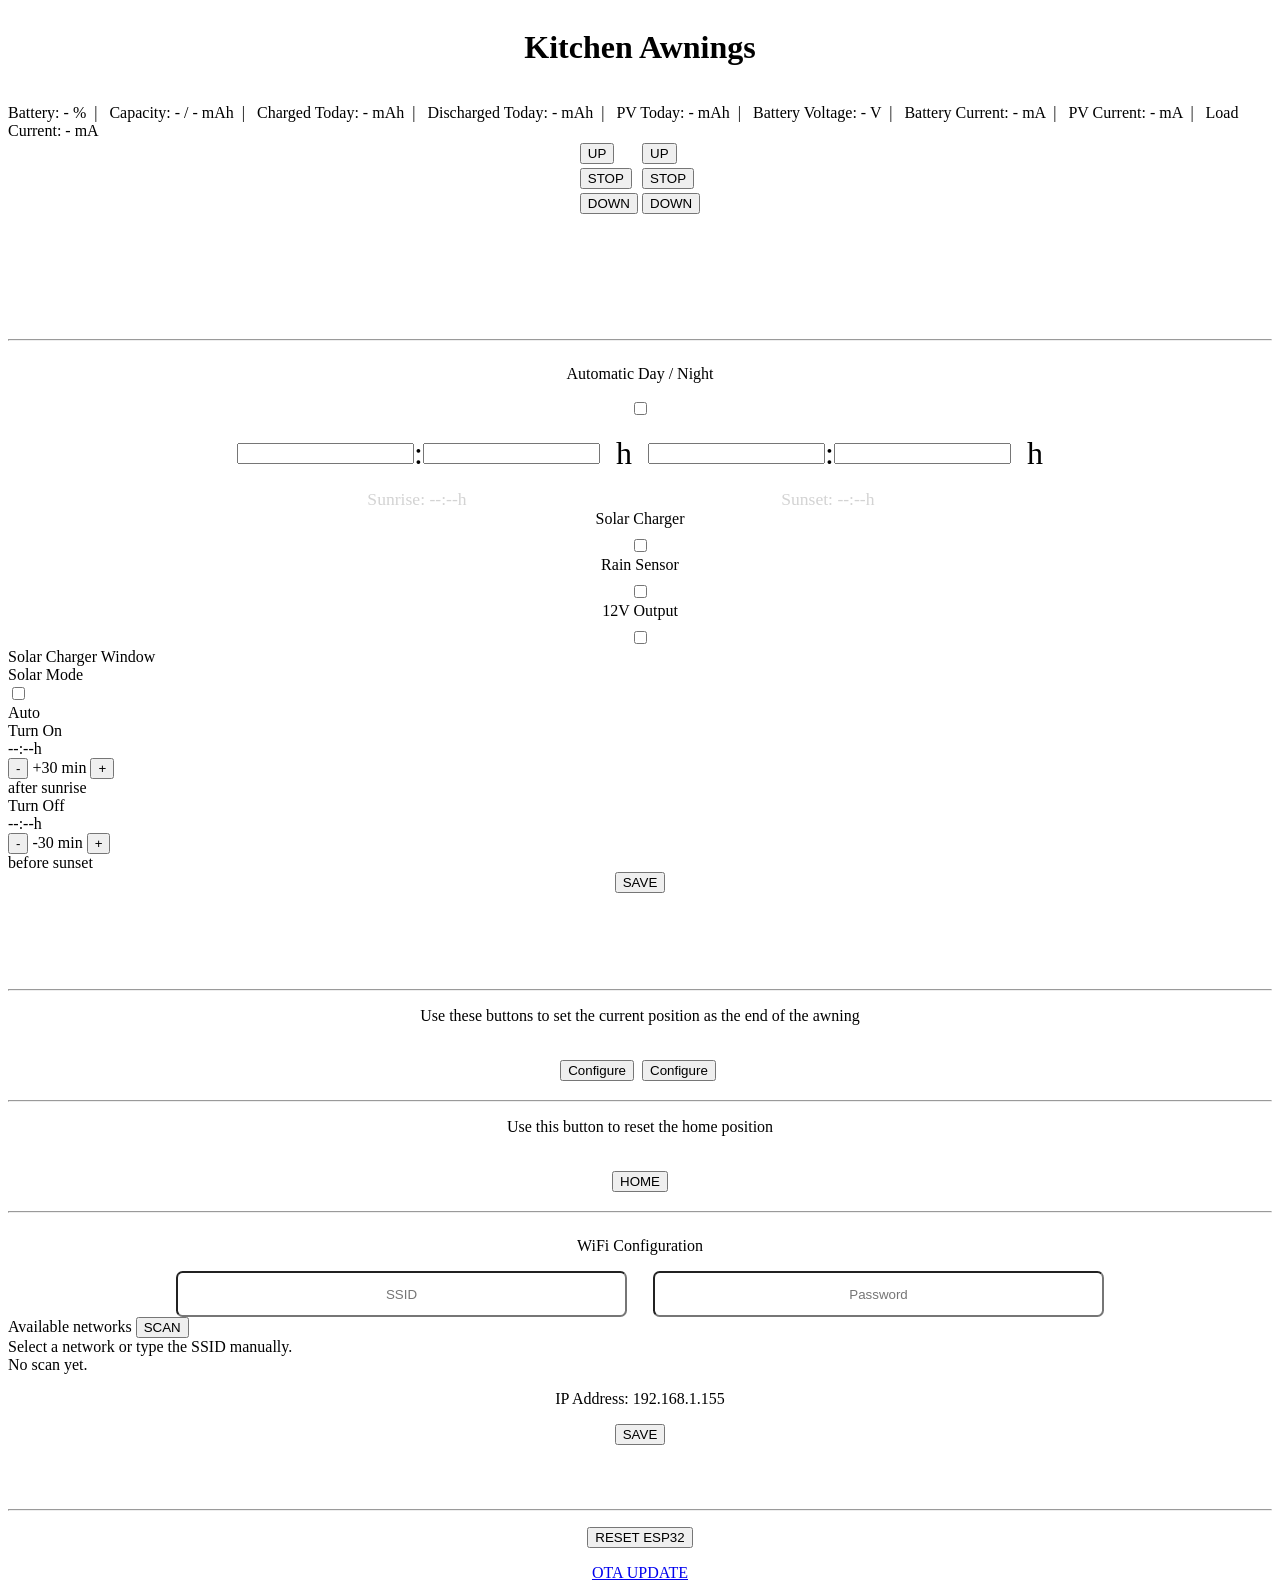
==== commit d04628ee: "feat: Enhance solar charger functionality and UI updates - Updated index.html to display estimated b" ====
--- a/data/index.html
+++ b/data/index.html
@@ -14,7 +14,7 @@
     <!-- Battery info -->
     <div class="top-info">
     <span>Battery: <span id="batterySoC">-</span> %</span>&nbsp;&nbsp;|&nbsp;&nbsp;
-    <span>Capacity: <span id="currentCapacity_mAh">-</span> / 3300 mAh</span>&nbsp;&nbsp;|&nbsp;&nbsp;
+    <span>Capacity: <span id="currentCapacity_mAh">-</span> / <span id="estimatedCapacity_mAh">-</span> mAh</span>&nbsp;&nbsp;|&nbsp;&nbsp;
     <span>Charged Today: <span id="chargedToday">-</span> mAh</span>&nbsp;&nbsp;|&nbsp;&nbsp;
     <span>Discharged Today: <span id="dischargedToday">-</span> mAh</span>&nbsp;&nbsp;|&nbsp;&nbsp;
     <span>PV Today: <span id="pvToday">-</span> mAh</span>&nbsp;&nbsp;|&nbsp;&nbsp;
@@ -152,6 +152,14 @@
 
     <div class="solar-offsets-panel">
       <div class="solar-offsets-title">Solar Charger Window</div>
+      <div class="solar-mode-inline">
+        <div class="solar-mode-inline-label">Solar Mode</div>
+        <label class="switch">
+          <input type="checkbox" id="solarModeSwitch">
+          <span class="slider round"></span>
+        </label>
+        <div class="solar-mode-inline-hint"><span id="solarModeText">Auto</span></div>
+      </div>
       <div class="solar-offsets-grid">
         <div class="solar-offset-card">
           <div class="solar-offset-label">Turn On</div>
@@ -448,18 +456,31 @@
           if (!response.ok) throw new Error("Network response not ok");
           const data = await response.json();
 
+          const setText = (id, value) => {
+            const node = document.getElementById(id);
+            if (node) node.textContent = value;
+          };
+
           // Update static info
-          document.getElementById("batteryVoltage").textContent   = data.batteryVoltage.toFixed(2);
-          document.getElementById("batteryCurrent").textContent   = data.batteryCurrent.toFixed(2);
-          document.getElementById("pvCurrent").textContent        = data.pvCurrent.toFixed(2);
-          document.getElementById("batterySoC").textContent       = data.batterySoC.toFixed(2);
-          document.getElementById("currentCapacity_mAh").textContent  = data.currentCapacity_mAh.toFixed(0);
-          document.getElementById("chargedToday").textContent  = data.chargedToday.toFixed(2);
-          document.getElementById("dischargedToday").textContent  = data.dischargedToday.toFixed(2);
-          document.getElementById("pvToday").textContent  = data.pvToday.toFixed(2);
-          document.getElementById("loadCurrent").textContent      = (data.pvCurrent - data.batteryCurrent).toFixed(2);
+          setText("batteryVoltage", data.batteryVoltage.toFixed(2));
+          setText("batteryCurrent", data.batteryCurrent.toFixed(2));
+          setText("pvCurrent", data.pvCurrent.toFixed(2));
+          setText("batterySoC", data.batterySoC.toFixed(2));
+          setText("currentCapacity_mAh", data.currentCapacity_mAh.toFixed(0));
+          setText("estimatedCapacity_mAh", data.estimatedCapacity_mAh.toFixed(0));
+          setText("chargedToday", data.chargedToday.toFixed(2));
+          setText("dischargedToday", data.dischargedToday.toFixed(2));
+          setText("pvToday", data.pvToday.toFixed(2));
+          setText("loadCurrent", (data.pvCurrent - data.batteryCurrent).toFixed(2));
           raining = data.raining;
           updateRainStatus(raining);
+          if (typeof data.chargerConnected !== "undefined") {
+            const chargerConnected = !!data.chargerConnected;
+            const solarModeAuto = document.getElementById("solarModeSwitch").checked;
+            if (solarModeAuto) {
+              document.getElementById("solarChargerSwitch").checked = chargerConnected;
+            }
+          }
 
           distance[0] = data.dist0;
           distance[1] = data.dist1;
@@ -531,6 +552,8 @@
             rainSensorEnabled: !!config.rainSensorEnabled,
             output12VEnabled: !!config.output12VEnabled,
             solarChargerEnabled: !!config.solarChargerEnabled,
+            solarChargerAuto: !!config.solarChargerAuto,
+            chargerConnected: !!config.chargerConnected,
             solarChargerStartOffsetMin: config.solarChargerStartOffsetMin ?? 30,
             solarChargerStopOffsetMin: config.solarChargerStopOffsetMin ?? 30
           };
@@ -543,7 +566,13 @@
           document.getElementById("nightMinute").value    = String(originalConfig.nightMinute).padStart(2, "0");
           document.getElementById("rainSensorSwitch").checked = originalConfig.rainSensorEnabled;
           document.getElementById("output12VSwitch").checked = originalConfig.output12VEnabled;
-          document.getElementById("solarChargerSwitch").checked = originalConfig.solarChargerEnabled;
+          const chargerSwitch = document.getElementById("solarChargerSwitch");
+          const solarModeSwitch = document.getElementById("solarModeSwitch");
+          solarModeSwitch.checked = originalConfig.solarChargerAuto;
+          updateSolarModeUI();
+          chargerSwitch.checked = originalConfig.solarChargerAuto
+            ? !!config.chargerConnected
+            : originalConfig.solarChargerEnabled;
           document.getElementById("solarChargerStartOffsetMin").textContent = originalConfig.solarChargerStartOffsetMin;
           document.getElementById("solarChargerStopOffsetMin").textContent = originalConfig.solarChargerStopOffsetMin;
           document.getElementById("reason0").textContent = config.positionReason0;
@@ -575,7 +604,10 @@
           nightMinute: parseInt(document.getElementById("nightMinute").value) || 0,
           rainSensorEnabled: document.getElementById("rainSensorSwitch").checked,
           output12VEnabled: document.getElementById("output12VSwitch").checked,
-          solarChargerEnabled: document.getElementById("solarChargerSwitch").checked,
+          solarChargerAuto: document.getElementById("solarModeSwitch").checked,
+          solarChargerEnabled: document.getElementById("solarModeSwitch").checked
+            ? originalConfig.solarChargerEnabled
+            : document.getElementById("solarChargerSwitch").checked,
           solarChargerStartOffsetMin: parseInt(document.getElementById("solarChargerStartOffsetMin").textContent) || 0,
           solarChargerStopOffsetMin: parseInt(document.getElementById("solarChargerStopOffsetMin").textContent) || 0
         };
@@ -593,6 +625,13 @@
       }
       function hideSaveButton() {
         document.getElementById("saveTime").hidden = true;
+      }
+
+      function updateSolarModeUI() {
+        const solarModeAuto = document.getElementById("solarModeSwitch").checked;
+        const chargerSwitch = document.getElementById("solarChargerSwitch");
+        document.getElementById("solarModeText").textContent = solarModeAuto ? "Auto" : "Manual";
+        chargerSwitch.disabled = solarModeAuto;
       }
 
       async function refreshSolarOffsets() {
@@ -635,7 +674,10 @@
           nightMinute: parseInt(document.getElementById("nightMinute").value) || 0,
           rainSensorEnabled: document.getElementById("rainSensorSwitch").checked ? 1 : 0,
           output12VEnabled: document.getElementById("output12VSwitch").checked ? 1 : 0,
-          solarChargerEnabled: document.getElementById("solarChargerSwitch").checked ? 1 : 0,
+          solarChargerAuto: document.getElementById("solarModeSwitch").checked ? 1 : 0,
+          solarChargerEnabled: document.getElementById("solarModeSwitch").checked
+            ? (originalConfig.solarChargerEnabled ? 1 : 0)
+            : (document.getElementById("solarChargerSwitch").checked ? 1 : 0),
           solarChargerStartOffsetMin: parseInt(document.getElementById("solarChargerStartOffsetMin").textContent) || 0,
           solarChargerStopOffsetMin: parseInt(document.getElementById("solarChargerStopOffsetMin").textContent) || 0
         };
@@ -658,6 +700,7 @@
             rainSensorEnabled: !!newConfig.rainSensorEnabled,
             output12VEnabled: !!newConfig.output12VEnabled,
             solarChargerEnabled: !!newConfig.solarChargerEnabled,
+            solarChargerAuto: !!newConfig.solarChargerAuto,
             solarChargerStartOffsetMin: newConfig.solarChargerStartOffsetMin,
             solarChargerStopOffsetMin: newConfig.solarChargerStopOffsetMin
           };
@@ -680,6 +723,10 @@
         document.getElementById("rainSensorSwitch").addEventListener("change", checkForChanges);
         document.getElementById("output12VSwitch").addEventListener("change", checkForChanges);
         document.getElementById("solarChargerSwitch").addEventListener("change", checkForChanges);
+        document.getElementById("solarModeSwitch").addEventListener("change", () => {
+          updateSolarModeUI();
+          checkForChanges();
+        });
 
         document.getElementById("saveTime").addEventListener("click", saveConfig);
         document.getElementById("scanWifi").addEventListener("click", scanWifiNetworks);
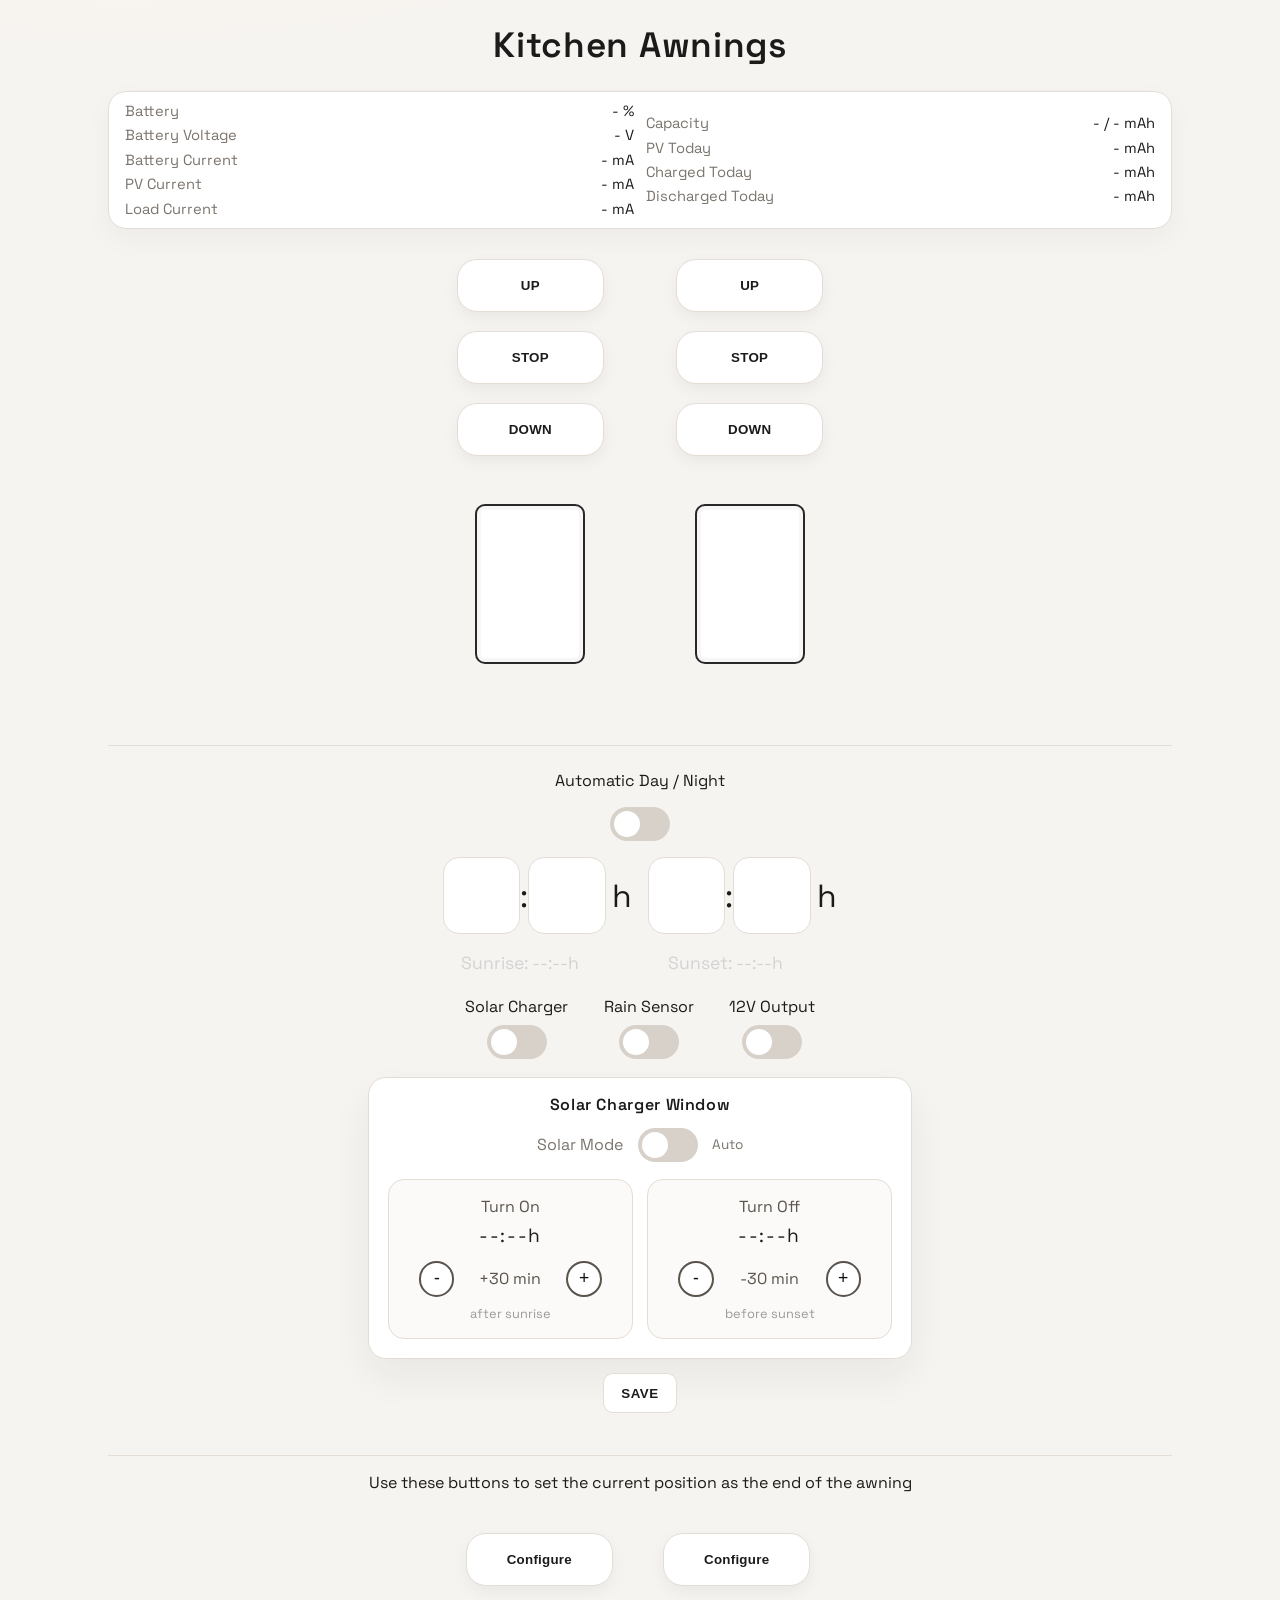
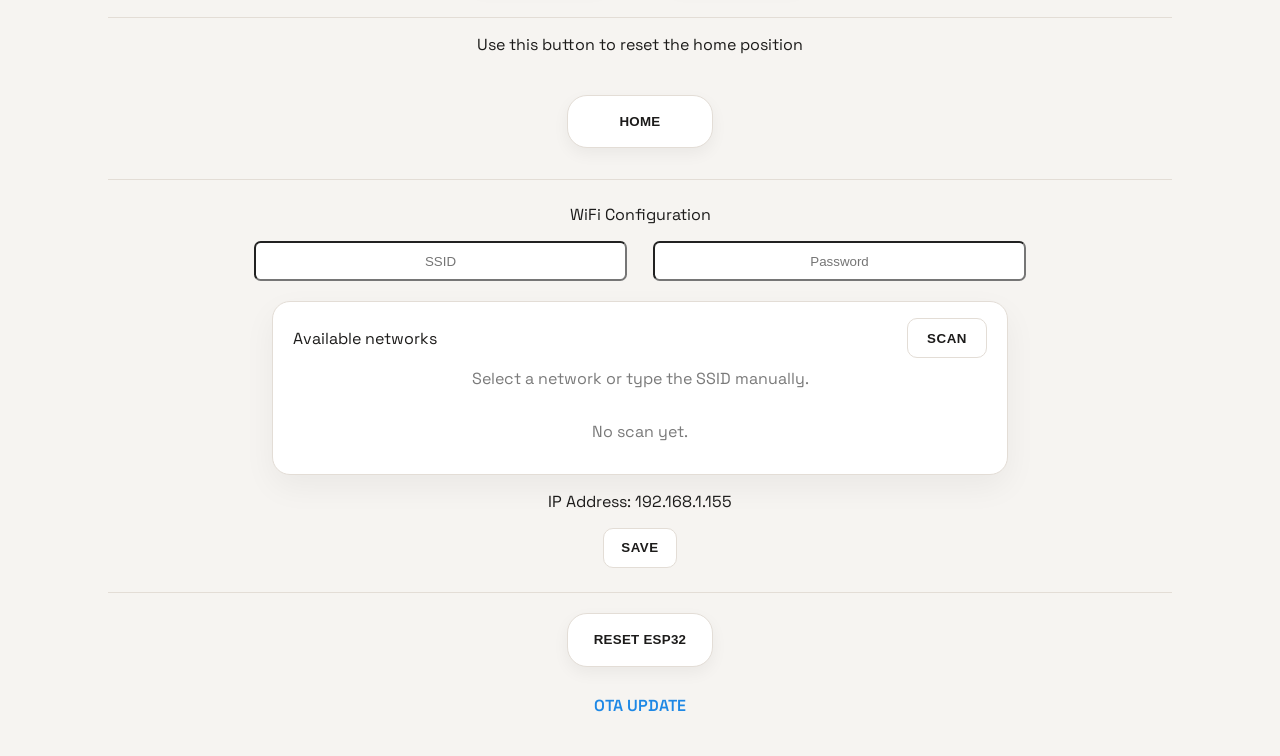
==== commit 062cff1d: "feat: Refactor UI layout and enhance styling for update and main pages" ====
--- a/data/index.html
+++ b/data/index.html
@@ -3,31 +3,36 @@
   <head>
     <title>Kitchen Awnings</title>
     <meta name="viewport" content="width=device-width, initial-scale=1.0">
-    <link rel="stylesheet" type="text/css" href="/style.css">
+    <link rel="stylesheet" type="text/css" href="style.css">
   </head>
   <body>
+    <div class="page">
     <div id="rain-container" style="display: none;"></div>
     <div style="display: flex; justify-content: center; margin-bottom: 1em">
       <h1>Kitchen Awnings</h1>
     </div>
 
     <!-- Battery info -->
-    <div class="top-info">
-    <span>Battery: <span id="batterySoC">-</span> %</span>&nbsp;&nbsp;|&nbsp;&nbsp;
-    <span>Capacity: <span id="currentCapacity_mAh">-</span> / <span id="estimatedCapacity_mAh">-</span> mAh</span>&nbsp;&nbsp;|&nbsp;&nbsp;
-    <span>Charged Today: <span id="chargedToday">-</span> mAh</span>&nbsp;&nbsp;|&nbsp;&nbsp;
-    <span>Discharged Today: <span id="dischargedToday">-</span> mAh</span>&nbsp;&nbsp;|&nbsp;&nbsp;
-    <span>PV Today: <span id="pvToday">-</span> mAh</span>&nbsp;&nbsp;|&nbsp;&nbsp;
-    <span>Battery Voltage: <span id="batteryVoltage">-</span> V</span>&nbsp;&nbsp;|&nbsp;&nbsp;
-    <span>Battery Current: <span id="batteryCurrent">-</span> mA</span>&nbsp;&nbsp;|&nbsp;&nbsp;
-    <span>PV Current: <span id="pvCurrent">-</span> mA</span>&nbsp;&nbsp;|&nbsp;&nbsp;
-    <span>Load Current: <span id="loadCurrent">-</span> mA</span>
-  </div>
+    <div class="top-info two-columns">
+      <div class="stat-col">
+        <div class="stat"><span class="stat-label">Battery</span><span class="stat-value"><span id="batterySoC">-</span>&nbsp;%</span></div>
+        <div class="stat"><span class="stat-label">Battery Voltage</span><span class="stat-value"><span id="batteryVoltage">-</span>&nbsp;V</span></div>
+        <div class="stat"><span class="stat-label">Battery Current</span><span class="stat-value"><span id="batteryCurrent">-</span>&nbsp;mA</span></div>
+        <div class="stat"><span class="stat-label">PV Current</span><span class="stat-value"><span id="pvCurrent">-</span>&nbsp;mA</span></div>
+        <div class="stat"><span class="stat-label">Load Current</span><span class="stat-value"><span id="loadCurrent">-</span>&nbsp;mA</span></div>
+      </div>
+      <div class="stat-col">
+        <div class="stat"><span class="stat-label">Capacity</span><span class="stat-value"><span id="currentCapacity_mAh">-</span>&nbsp;/&nbsp;<span id="estimatedCapacity_mAh">-</span>&nbsp;<span class="stat-unit">mAh</span></span></div>
+        <div class="stat"><span class="stat-label">PV Today</span><span class="stat-value"><span id="pvToday">-</span>&nbsp;<span class="stat-unit">mAh</span></span></div>
+        <div class="stat"><span class="stat-label">Charged Today</span><span class="stat-value"><span id="chargedToday">-</span>&nbsp;<span class="stat-unit">mAh</span></span></div>
+        <div class="stat"><span class="stat-label">Discharged Today</span><span class="stat-value"><span id="dischargedToday">-</span>&nbsp;<span class="stat-unit">mAh</span></span></div>
+      </div>
+    </div>
 
 
     <!-- Control buttons -->
     <div style="display: flex; justify-content: center;">
-      <table style="table-layout: fixed;">
+      <table class="control-table" style="table-layout: fixed;">
         <tr>
           <td><button class="button" id="up0" onclick="buttonClick(this)">UP</button></td>
           <td><button class="button" id="up1" onclick="buttonClick(this)">UP</button></td>
@@ -95,7 +100,7 @@
         <input class="time" type="number" id="morningHour">
         <span>:</span>
         <input class="time" type="number" id="morningMinute">
-        <span style="margin-left: 0.5em;">h</span>
+        <span style="margin-left: 0.2em;">h</span>
       </div>
       <div style="color: lightgrey; font-size: 0.55em; margin-top: 1em; margin-left: -2em;">
         Sunrise: <span id="sunrise">--:--h</span>
@@ -108,7 +113,7 @@
         <input class="time" type="number" id="nightHour">
         <span>:</span>
         <input class="time" type="number" id="nightMinute">
-        <span style="margin-left: 0.5em;">h</span>
+        <span style="margin-left: 0.2em;">h</span>
       </div>
       <div style="color: lightgrey; font-size: 0.55em; margin-top: 1em; margin-left: -2em;">
         Sunset: <span id="sunset">--:--h</span>
@@ -254,6 +259,8 @@
       <a class="update-link" href="/update">OTA UPDATE</a>
     </div>
 
+    </div>
+    </div>
     <script>
       const awningPosition = [0, 0];
       const distance = [0, 0];
@@ -463,15 +470,15 @@
 
           // Update static info
           setText("batteryVoltage", data.batteryVoltage.toFixed(2));
-          setText("batteryCurrent", data.batteryCurrent.toFixed(2));
-          setText("pvCurrent", data.pvCurrent.toFixed(2));
-          setText("batterySoC", data.batterySoC.toFixed(2));
+          setText("batteryCurrent", data.batteryCurrent.toFixed(0));
+          setText("pvCurrent", data.pvCurrent.toFixed(0));
+          setText("batterySoC", data.batterySoC.toFixed(0));
           setText("currentCapacity_mAh", data.currentCapacity_mAh.toFixed(0));
           setText("estimatedCapacity_mAh", data.estimatedCapacity_mAh.toFixed(0));
-          setText("chargedToday", data.chargedToday.toFixed(2));
-          setText("dischargedToday", data.dischargedToday.toFixed(2));
-          setText("pvToday", data.pvToday.toFixed(2));
-          setText("loadCurrent", (data.pvCurrent - data.batteryCurrent).toFixed(2));
+          setText("chargedToday", data.chargedToday.toFixed(0));
+          setText("dischargedToday", data.dischargedToday.toFixed(0));
+          setText("pvToday", data.pvToday.toFixed(0));
+          setText("loadCurrent", (data.pvCurrent - data.batteryCurrent).toFixed(0));
           raining = data.raining;
           updateRainStatus(raining);
           if (typeof data.chargerConnected !== "undefined") {
--- a/data/style.css
+++ b/data/style.css
@@ -0,0 +1,538 @@
+@import url("https://fonts.googleapis.com/css2?family=Space+Grotesk:wght@400;500;600&family=Playfair+Display:wght@600&display=swap");
+
+:root {
+  --bg: #f6f4f1;
+  --card: #ffffff;
+  --ink: #1c1b1a;
+  --muted: #7b746d;
+  --line: #e3ddd6;
+  --accent: #0f6d4f;
+  --accent-soft: rgba(15, 109, 79, 0.15);
+  --switch-on: #1E88E5;
+}
+
+* {
+  box-sizing: border-box;
+  -webkit-tap-highlight-color: transparent;
+}
+
+body {
+  margin: 0;
+  font-family: "Space Grotesk", "Segoe UI", sans-serif;
+  color: var(--ink);
+  background:
+    radial-gradient(1200px 500px at 10% -10%, #fff7ec 0%, transparent 60%),
+    radial-gradient(900px 500px at 90% -20%, #e9f2ed 0%, transparent 55%),
+    var(--bg);
+}
+
+.page {
+  max-width: 1100px;
+  margin: 0 auto;
+  padding: 22px 18px 40px;
+}
+
+h1 {
+  font-family: "Space Grotesk", "Segoe UI", sans-serif;
+  font-size: 2.2rem;
+  font-weight: 600;
+  letter-spacing: 0.02em;
+  margin: 0 0 8px;
+}
+
+hr {
+  border: none;
+  height: 1px;
+  background: var(--line);
+}
+
+.top-info {
+  display: grid;
+  grid-template-columns: repeat(2, minmax(0, 1fr));
+  justify-content: center;
+  align-items: center;
+  text-align: left;
+  color: var(--muted);
+  margin: 12px auto 24px;
+  width: 100%;
+  gap: 6px 12px;
+  background: var(--card);
+  border: 1px solid var(--line);
+  border-radius: 18px;
+  padding: 10px 16px;
+  box-shadow: 0 10px 30px rgba(28, 27, 26, 0.04);
+}
+
+.stat {
+  display: flex;
+  align-items: baseline;
+  justify-content: space-between;
+  gap: 10px;
+  font-size: 0.92rem;
+  line-height: 1.25;
+}
+
+.stat-col {
+  display: flex;
+  flex-direction: column;
+  gap: 6px;
+}
+
+.stat-value {
+  white-space: nowrap;
+  font-variant-numeric: tabular-nums;
+  color: var(--ink);
+}
+
+.stat-unit {
+  display: inline-block;
+  min-width: 3ch;
+  text-align: right;
+}
+
+
+@media (max-width: 700px) {
+  .top-info {
+    grid-template-columns: repeat(2, minmax(0, 1fr));
+    gap: 6px 10px;
+  }
+
+  .stat {
+    font-size: 0.8rem;
+  }
+}
+
+.switch-row {
+  display: flex;
+  justify-content: center;
+  gap: 2.2em;
+  align-items: flex-start;
+  margin-top: 1.4em;
+  margin-bottom: 0.6em;
+  flex-wrap: wrap;
+}
+
+.switch {
+  position: relative;
+  display: inline-block;
+  width: 60px;
+  height: 34px;
+}
+
+.switch input {
+  opacity: 0;
+  width: 0;
+  height: 0;
+}
+
+.slider {
+  position: absolute;
+  cursor: pointer;
+  inset: 0;
+  background-color: #d7d1ca;
+  transition: 0.25s ease;
+}
+
+.slider:before {
+  position: absolute;
+  content: "";
+  height: 26px;
+  width: 26px;
+  left: 4px;
+  bottom: 4px;
+  background-color: white;
+  transition: 0.25s ease;
+}
+
+input:checked + .slider {
+  background-color: var(--switch-on);
+}
+
+
+.switch-blue-one {
+  --switch-on-color: #1E88E5;
+}
+
+.switch-blue-two {
+  --switch-on-color: #1677D2;
+}
+
+.switch-blue-three {
+  --switch-on-color: #2F7EDB;
+}
+
+input:checked + .slider.switch-blue-one,
+input:checked + .slider.switch-blue-two,
+input:checked + .slider.switch-blue-three {
+  background-color: var(--switch-on-color);
+}
+
+input:checked + .slider:before {
+  transform: translateX(26px);
+}
+
+input:focus-visible + .slider {
+  box-shadow: 0 0 0 3px var(--accent-soft);
+}
+
+.slider.round {
+  border-radius: 999px;
+}
+
+.slider.round:before {
+  border-radius: 50%;
+}
+
+.switch input:disabled + .slider {
+  opacity: 0.6;
+  cursor: not-allowed;
+}
+
+.button {
+  width: 11em;
+  height: 4em;
+  margin: 0.35em 1.6em 0.9em;
+  border-radius: 20px;
+  color: var(--ink);
+  background-color: var(--card);
+  border: 1px solid var(--line);
+  font-weight: 600;
+  letter-spacing: 0.02em;
+  transition: transform 0.08s ease, box-shadow 0.2s ease, background-color 0.2s ease;
+  box-shadow: 0 6px 16px rgba(28, 27, 26, 0.05);
+  outline: none;
+}
+
+.control-table {
+  margin: 0 auto;
+  width: fit-content;
+  margin-bottom: 0;
+  border-collapse: separate;
+  border-spacing: 28px 0;
+}
+
+.control-table td {
+  text-align: center;
+}
+
+.button:active {
+  transform: scale(0.98);
+  background-color: #f0ede9;
+}
+
+.button-save {
+  width: 5.5em;
+  height: 3em;
+  margin: 0.9em 2em -4.2em;
+  border-radius: 10px;
+  color: var(--ink);
+  background-color: var(--card);
+  border: 1px solid var(--line);
+  font-weight: 600;
+  letter-spacing: 0.04em;
+  transition: transform 0.08s ease, background-color 0.2s ease;
+  outline: none;
+}
+
+.button-save:active {
+  transform: scale(0.98);
+  background-color: #f0ede9;
+}
+
+.button.flash {
+  background-color: #ebe5de;
+}
+
+.time {
+  width: 2.2em;
+  height: 2.2em;
+  font-size: 1.1em;
+  border-radius: 16px;
+  display: block;
+  text-align: center;
+  padding: 0;
+  border: 1px solid var(--line);
+  background: var(--card);
+  color: var(--ink);
+}
+
+input:disabled {
+  background-color: #eee9e4;
+  color: #a39c94;
+}
+
+.rectangle {
+  width: 110px;
+  height: 160px;
+  border: 2px solid #2a2826;
+  border-radius: 10px;
+  position: relative;
+  overflow: hidden;
+  background-color: white;
+  margin: auto;
+  box-shadow: inset 0 0 0 4px rgba(0, 0, 0, 0.03);
+}
+
+.fill {
+  background-color: #2f2f2f;
+  position: absolute;
+  top: 0;
+  left: 0;
+  width: 100%;
+  height: 100%;
+  transform: scaleY(0);
+  transform-origin: top;
+}
+
+.awning-container {
+  justify-content: center;
+  align-items: center;
+  margin-top: 0;
+}
+
+.solar-offsets-panel {
+  max-width: 34rem;
+  margin: 1.1em auto 0 auto;
+  padding: 1em 1.2em 1.2em;
+  border: 1px solid var(--line);
+  border-radius: 18px;
+  background: var(--card);
+  box-shadow: 0 18px 40px rgba(28, 27, 26, 0.06);
+}
+
+.solar-offsets-title {
+  text-align: center;
+  font-family: "Space Grotesk", "Segoe UI", sans-serif;
+  font-size: 1rem;
+  font-weight: 600;
+  letter-spacing: 0.04em;
+  color: var(--ink);
+  margin-bottom: 0.7em;
+}
+
+.solar-mode-inline {
+  display: flex;
+  align-items: center;
+  justify-content: center;
+  gap: 0.9em;
+  margin: 0.8em 0 1.1em 0;
+  color: var(--muted);
+}
+
+.solar-mode-inline-hint {
+  font-size: 0.85rem;
+  color: var(--muted);
+}
+
+.solar-offsets-grid {
+  display: grid;
+  grid-template-columns: repeat(2, minmax(12rem, 1fr));
+  gap: 0.9em;
+}
+
+.solar-offset-card {
+  text-align: center;
+  padding: 1em 0.9em;
+  border-radius: 16px;
+  background: #fbfaf8;
+  border: 1px solid var(--line);
+}
+
+.solar-offset-label {
+  font-size: 1rem;
+  color: #5b544d;
+  margin-bottom: 0.35em;
+}
+
+.solar-offset-time {
+  font-size: 1.2rem;
+  margin-bottom: 0.7em;
+  letter-spacing: 0.08em;
+}
+
+.solar-offset-controls {
+  display: flex;
+  align-items: center;
+  justify-content: center;
+  gap: 0.75em;
+}
+
+.solar-offset-value {
+  min-width: 5.5em;
+  text-align: center;
+  color: #5b544d;
+}
+
+.offset-button {
+  width: 2em;
+  height: 2em;
+  border-radius: 999px;
+  border: 2px solid #5a534c;
+  background: white;
+  color: #111;
+  font-size: 1.1rem;
+  line-height: 1;
+  cursor: pointer;
+  transition: transform 0.08s ease, background-color 0.2s ease;
+  outline: none;
+}
+
+.offset-button:active {
+  transform: scale(0.95);
+  background-color: #f0ede9;
+}
+
+.solar-offset-hint {
+  margin-top: 0.65em;
+  font-size: 0.8rem;
+  color: #9a9a9a;
+}
+
+.wifi-panel {
+  max-width: 46rem;
+  margin: 1.25em auto 0 auto;
+  padding: 1em 1.25em;
+  border: 1px solid var(--line);
+  border-radius: 18px;
+  background: var(--card);
+  box-shadow: 0 12px 32px rgba(28, 27, 26, 0.05);
+}
+
+.wifi-panel-header {
+  display: flex;
+  align-items: center;
+  justify-content: space-between;
+  gap: 1em;
+}
+
+.wifi-hint {
+  margin-top: 0.6em;
+  color: #7a7a7a;
+  text-align: center;
+}
+
+.wifi-list {
+  margin-top: 1em;
+  display: grid;
+  gap: 0.7em;
+}
+
+.wifi-network {
+  width: 100%;
+  border: 1px solid #dedede;
+  border-radius: 12px;
+  background: white;
+  padding: 0.9em 1em;
+  text-align: left;
+  cursor: pointer;
+  transition: border 0.2s ease, background-color 0.2s ease;
+}
+
+.wifi-network:hover {
+  border-color: var(--switch-on);
+  background: #f3f7f5;
+}
+
+.wifi-network-name {
+  display: block;
+  font-size: 1rem;
+  color: #111;
+}
+
+.wifi-network-meta {
+  display: block;
+  margin-top: 0.3em;
+  color: #7a7a7a;
+  font-size: 0.9rem;
+}
+
+.wifi-empty {
+  text-align: center;
+  color: #7a7a7a;
+  padding: 1em;
+}
+
+.wifi-refresh-button {
+  margin: 0;
+  min-width: 6em;
+}
+
+.update-shell {
+  max-width: 46rem;
+  margin: 0 auto;
+  display: grid;
+  gap: 1.5em;
+}
+
+.update-card {
+  background: var(--card);
+  border: 1px solid var(--line);
+  border-radius: 18px;
+  padding: 1.2em 1.4em;
+  box-shadow: 0 12px 32px rgba(28, 27, 26, 0.05);
+}
+
+.update-card h2 {
+  margin-top: 0;
+  font-size: 1.2rem;
+}
+
+.update-input {
+  margin-top: 0.8em;
+}
+
+.update-button {
+  margin-left: 0.8em;
+}
+
+.update-link {
+  color: var(--switch-on);
+  text-decoration: none;
+  font-weight: 600;
+}
+
+.update-link:hover {
+  text-decoration: underline;
+}
+
+@media (max-width: 900px) {
+  .button {
+    width: 8.5em;
+    margin: 0.4em 0.8em 1em;
+  }
+}
+
+@media (max-width: 700px) {
+  .solar-offsets-grid {
+    grid-template-columns: 1fr;
+  }
+
+  .wifi-panel-header {
+    flex-direction: column;
+  }
+}
+
+#rain-container {
+  position: fixed;
+  top: 0;
+  left: 0;
+  width: 100%;
+  height: 100%;
+  pointer-events: none;
+  z-index: 9999;
+}
+
+.raindrop {
+  position: absolute;
+  top: -20px;
+  width: 2px;
+  height: 10px;
+  background: rgba(0, 204, 255, 0.3);
+  animation: fall linear infinite;
+}
+
+@keyframes fall {
+  to {
+    transform: translateY(100vh);
+  }
+}
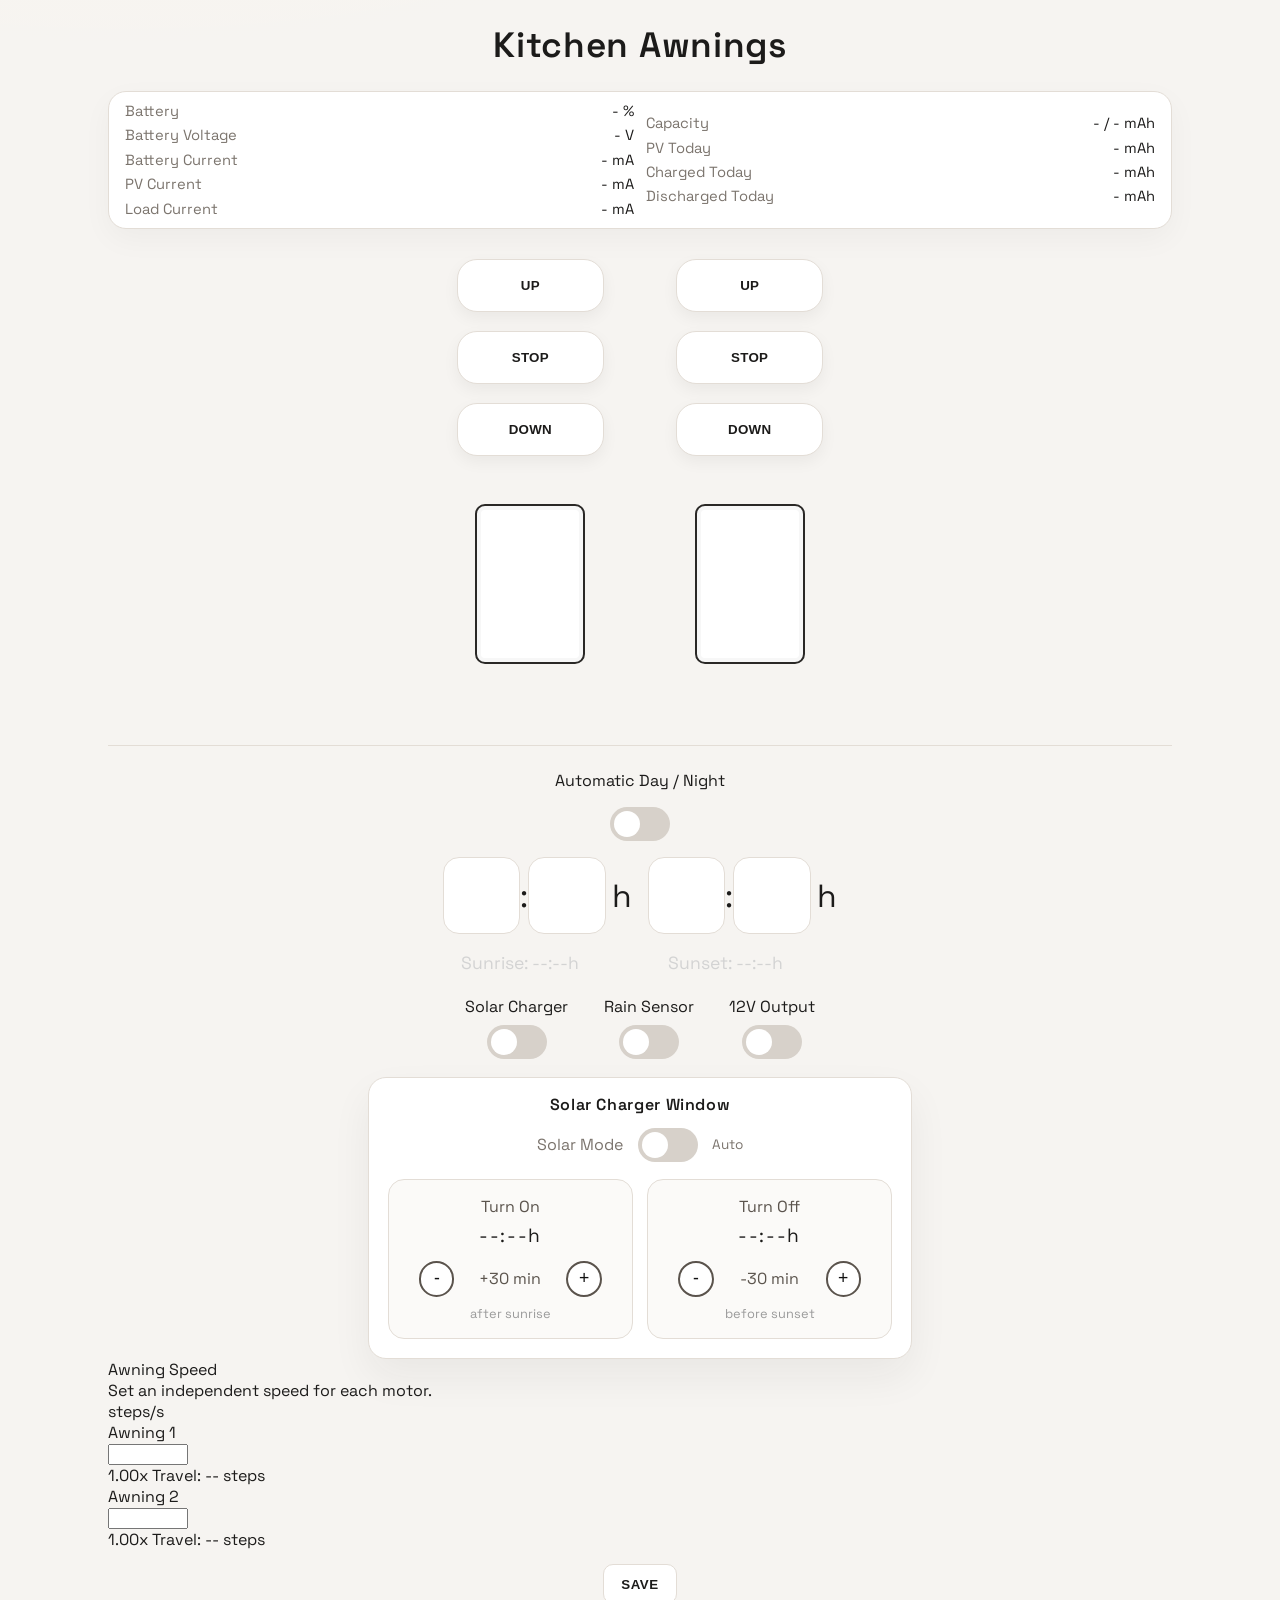
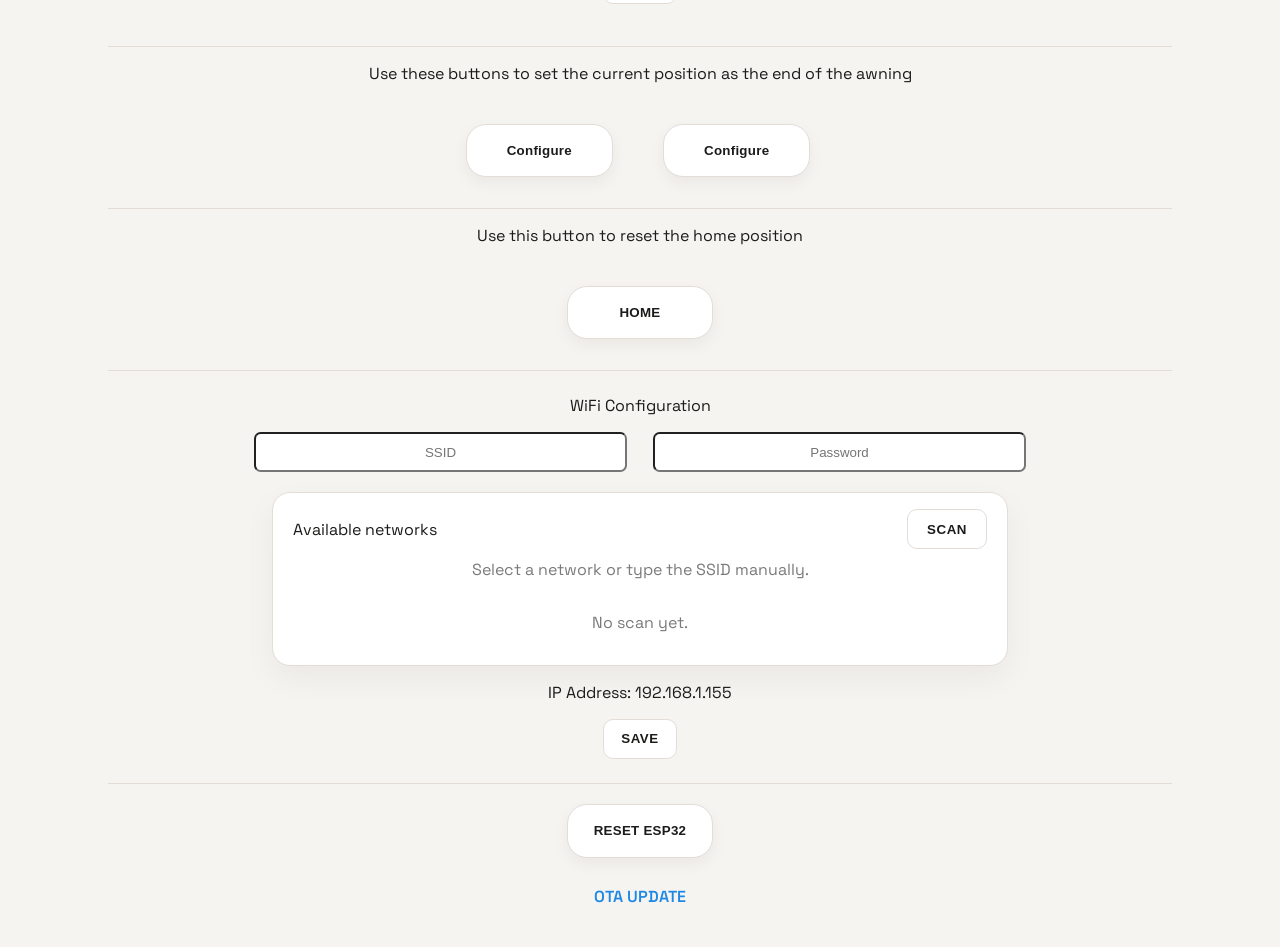
==== commit bbdd4fff: "feat: Add speed control panel for awnings and update motor speed handling" ====
--- a/data/index.html
+++ b/data/index.html
@@ -189,6 +189,38 @@
       </div>
     </div>
 
+    <div class="speed-panel">
+      <div class="speed-panel-header">
+        <div>
+          <div class="speed-panel-title">Awning Speed</div>
+          <div class="speed-panel-subtitle">Set an independent speed for each motor.</div>
+        </div>
+        <div class="speed-panel-unit">steps/s</div>
+      </div>
+      <div class="speed-grid">
+        <div class="speed-card">
+          <div class="speed-card-label">Awning 1</div>
+          <div class="speed-card-value">
+            <input class="speed-input" type="number" id="motorSpeed0" min="1" max="300000" step="100">
+          </div>
+          <div class="speed-card-meta">
+            <span id="speedBadge0">1.00x</span>
+            <span id="speedTravel0">Travel: -- steps</span>
+          </div>
+        </div>
+        <div class="speed-card">
+          <div class="speed-card-label">Awning 2</div>
+          <div class="speed-card-value">
+            <input class="speed-input" type="number" id="motorSpeed1" min="1" max="300000" step="100">
+          </div>
+          <div class="speed-card-meta">
+            <span id="speedBadge1">1.00x</span>
+            <span id="speedTravel1">Travel: -- steps</span>
+          </div>
+        </div>
+      </div>
+    </div>
+
 
     <div style="display: flex; justify-content: center; align-items: center; margin-bottom: 6em;">
       <button class="button-save" id="saveTime">SAVE</button>
@@ -266,6 +298,8 @@
       const distance = [0, 0];
       const direction = ["up", "up"];
       const awningAnimation = [null, null];
+      const motorSpeeds = [7000, 7000];
+      const travelSteps = [1, 1];
       let raining = false;
       let firstLoad = true;
 
@@ -317,9 +351,14 @@
         var xhr = new XMLHttpRequest();
         xhr.open("POST", "/setEndPosition");
         xhr.setRequestHeader("Content-Type", "application/json");
+        const action = buttonId.startsWith("save") ? "save" : "start";
 
         xhr.onreadystatechange = function () {
-          if (xhr.readyState === XMLHttpRequest.DONE && xhr.status === 200) {
+          if (xhr.readyState !== XMLHttpRequest.DONE) {
+            return;
+          }
+
+          if (xhr.status === 200) {
             // Toggle visibility based on which button was clicked
             if (buttonId === "end0") {
               document.getElementById("end0").hidden = true;
@@ -334,10 +373,13 @@
               document.getElementById("save1").hidden = true;
               document.getElementById("end1").hidden = false;
             }
+          } else {
+            console.error("setEndPosition failed:", xhr.status, xhr.responseText);
+            alert(xhr.responseText || "Failed to save end position");
           }
         };
 
-        xhr.send(JSON.stringify({ buttonId: buttonId }));
+        xhr.send(JSON.stringify({ buttonId: buttonId, action: action }));
       }
 
 
@@ -422,18 +464,24 @@
       }
 
       // animate fill from current percentage
+      function getAnimationSpeed(index) {
+        const speed = Math.max(1, motorSpeeds[index] || 1);
+        const travel = Math.max(1, travelSteps[index] || 1);
+        return Math.min(0.75, Math.max(0.01, (100 * speed) / travel / 60));
+      }
+
       function startAnimation(id) {
         const index = parseInt(id.slice(-1));
         const fillElement = document.getElementById(id);
         cancelAnimation(index);
-        const speed = [0.05, 0.08]; // % per frame
+        const animationSpeed = getAnimationSpeed(index);
 
         function animate() {
           if (direction[index] === "down") {
-            awningPosition[index] += speed[index];
+            awningPosition[index] += animationSpeed;
             if (awningPosition[index] > 100) awningPosition[index] = 100;
           } else if (direction[index] === "up") {
-            awningPosition[index] -= speed[index];
+            awningPosition[index] -= animationSpeed;
             if (awningPosition[index] < 0) awningPosition[index] = 0;
           }
 
@@ -488,6 +536,8 @@
               document.getElementById("solarChargerSwitch").checked = chargerConnected;
             }
           }
+          if (typeof data.motorSpeed0 === "number") motorSpeeds[0] = data.motorSpeed0;
+          if (typeof data.motorSpeed1 === "number") motorSpeeds[1] = data.motorSpeed1;
 
           distance[0] = data.dist0;
           distance[1] = data.dist1;
@@ -543,6 +593,23 @@
 
       let originalConfig = {};  // store original values from server
 
+      function readMotorSpeedInput(index) {
+        const value = parseInt(document.getElementById(`motorSpeed${index}`).value, 10);
+        return Math.max(1, Number.isFinite(value) ? value : 1);
+      }
+
+      function updateSpeedBadges() {
+        const fastest = Math.max(readMotorSpeedInput(0), readMotorSpeedInput(1), 1);
+
+        [0, 1].forEach(index => {
+          const speed = readMotorSpeedInput(index);
+          const badge = document.getElementById(`speedBadge${index}`);
+          const travel = document.getElementById(`speedTravel${index}`);
+          badge.textContent = `${(speed / fastest).toFixed(2)}x`;
+          travel.textContent = `Travel: ${Math.abs(travelSteps[index] || 0).toLocaleString()} steps`;
+        });
+      }
+
       async function fetchConfig() {
         try {
           const response = await fetch("/config");
@@ -560,9 +627,10 @@
             output12VEnabled: !!config.output12VEnabled,
             solarChargerEnabled: !!config.solarChargerEnabled,
             solarChargerAuto: !!config.solarChargerAuto,
-            chargerConnected: !!config.chargerConnected,
             solarChargerStartOffsetMin: config.solarChargerStartOffsetMin ?? 30,
-            solarChargerStopOffsetMin: config.solarChargerStopOffsetMin ?? 30
+            solarChargerStopOffsetMin: config.solarChargerStopOffsetMin ?? 30,
+            motorSpeed0: config.motorSpeed0 ?? 7000,
+            motorSpeed1: config.motorSpeed1 ?? 7000
           };
 
           // Fill UI
@@ -582,6 +650,13 @@
             : originalConfig.solarChargerEnabled;
           document.getElementById("solarChargerStartOffsetMin").textContent = originalConfig.solarChargerStartOffsetMin;
           document.getElementById("solarChargerStopOffsetMin").textContent = originalConfig.solarChargerStopOffsetMin;
+          motorSpeeds[0] = originalConfig.motorSpeed0;
+          motorSpeeds[1] = originalConfig.motorSpeed1;
+          travelSteps[0] = Math.max(1, config.travelSteps0 ?? 1);
+          travelSteps[1] = Math.max(1, config.travelSteps1 ?? 1);
+          document.getElementById("motorSpeed0").value = originalConfig.motorSpeed0;
+          document.getElementById("motorSpeed1").value = originalConfig.motorSpeed1;
+          updateSpeedBadges();
           document.getElementById("reason0").textContent = config.positionReason0;
           document.getElementById("reason1").textContent = config.positionReason1;
           document.getElementById("moveTime0").textContent = config.moveTime0;
@@ -616,7 +691,9 @@
             ? originalConfig.solarChargerEnabled
             : document.getElementById("solarChargerSwitch").checked,
           solarChargerStartOffsetMin: parseInt(document.getElementById("solarChargerStartOffsetMin").textContent) || 0,
-          solarChargerStopOffsetMin: parseInt(document.getElementById("solarChargerStopOffsetMin").textContent) || 0
+          solarChargerStopOffsetMin: parseInt(document.getElementById("solarChargerStopOffsetMin").textContent) || 0,
+          motorSpeed0: readMotorSpeedInput(0),
+          motorSpeed1: readMotorSpeedInput(1)
         };
 
         // Compare JSON representations
@@ -686,7 +763,9 @@
             ? (originalConfig.solarChargerEnabled ? 1 : 0)
             : (document.getElementById("solarChargerSwitch").checked ? 1 : 0),
           solarChargerStartOffsetMin: parseInt(document.getElementById("solarChargerStartOffsetMin").textContent) || 0,
-          solarChargerStopOffsetMin: parseInt(document.getElementById("solarChargerStopOffsetMin").textContent) || 0
+          solarChargerStopOffsetMin: parseInt(document.getElementById("solarChargerStopOffsetMin").textContent) || 0,
+          motorSpeed0: readMotorSpeedInput(0),
+          motorSpeed1: readMotorSpeedInput(1)
         };
 
         try {
@@ -709,8 +788,13 @@
             solarChargerEnabled: !!newConfig.solarChargerEnabled,
             solarChargerAuto: !!newConfig.solarChargerAuto,
             solarChargerStartOffsetMin: newConfig.solarChargerStartOffsetMin,
-            solarChargerStopOffsetMin: newConfig.solarChargerStopOffsetMin
+            solarChargerStopOffsetMin: newConfig.solarChargerStopOffsetMin,
+            motorSpeed0: newConfig.motorSpeed0,
+            motorSpeed1: newConfig.motorSpeed1
           };
+          motorSpeeds[0] = newConfig.motorSpeed0;
+          motorSpeeds[1] = newConfig.motorSpeed1;
+          updateSpeedBadges();
           await refreshSolarOffsets();
           hideSaveButton();
         } catch (err) {
@@ -730,6 +814,14 @@
         document.getElementById("rainSensorSwitch").addEventListener("change", checkForChanges);
         document.getElementById("output12VSwitch").addEventListener("change", checkForChanges);
         document.getElementById("solarChargerSwitch").addEventListener("change", checkForChanges);
+        document.getElementById("motorSpeed0").addEventListener("input", () => {
+          updateSpeedBadges();
+          checkForChanges();
+        });
+        document.getElementById("motorSpeed1").addEventListener("input", () => {
+          updateSpeedBadges();
+          checkForChanges();
+        });
         document.getElementById("solarModeSwitch").addEventListener("change", () => {
           updateSolarModeUI();
           checkForChanges();
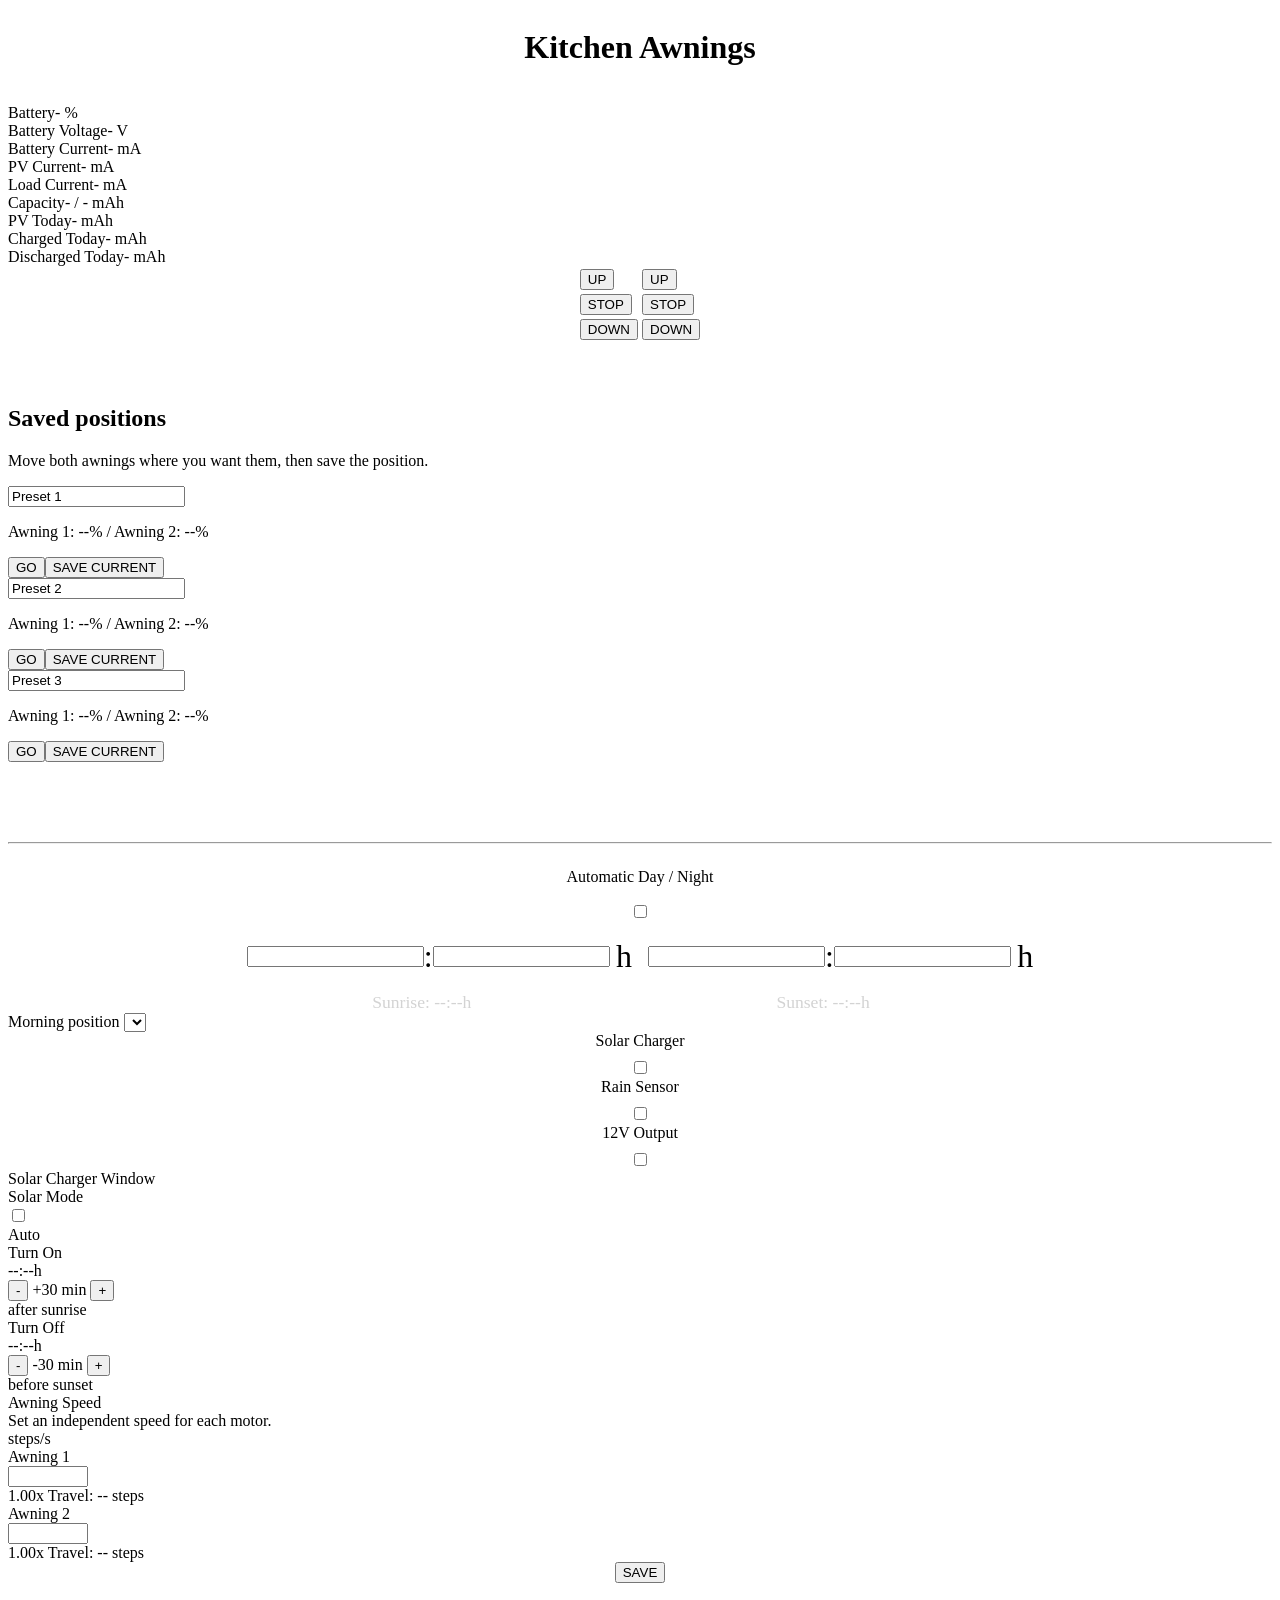
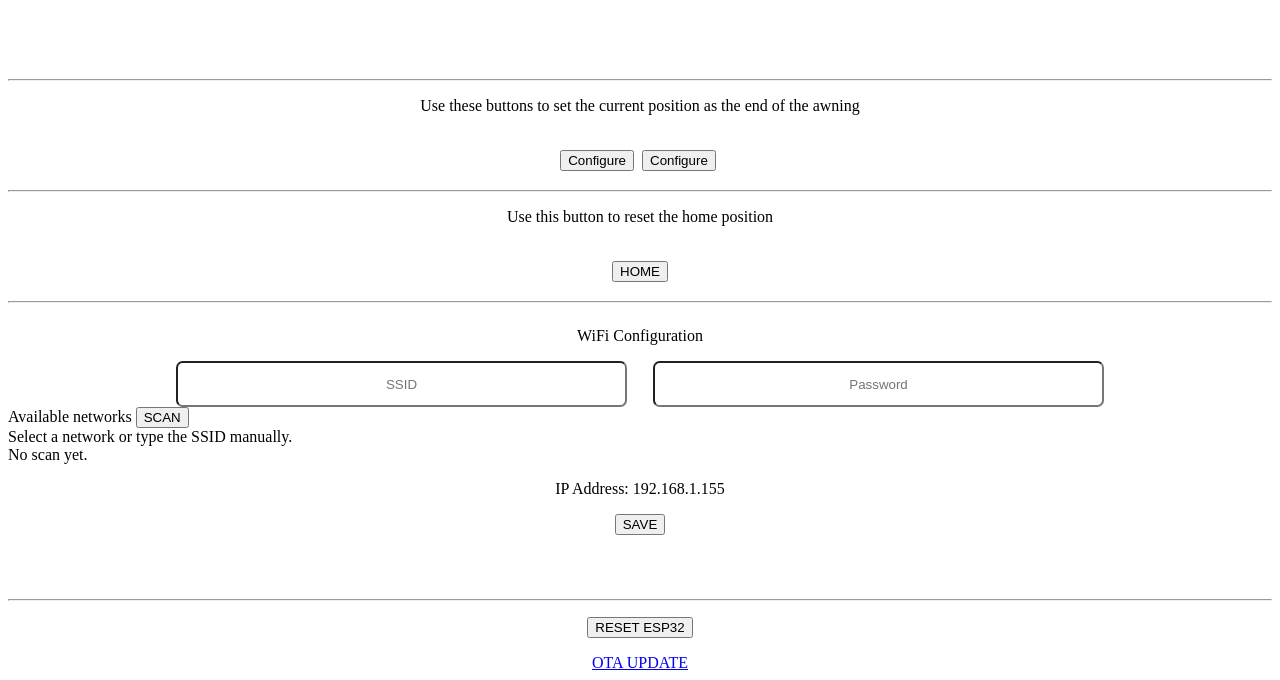
==== commit f40a1259: "feat: Implement awning presets functionality with save and apply options" ====
--- a/data/index.html
+++ b/data/index.html
@@ -3,7 +3,7 @@
   <head>
     <title>Kitchen Awnings</title>
     <meta name="viewport" content="width=device-width, initial-scale=1.0">
-    <link rel="stylesheet" type="text/css" href="style.css">
+    <link rel="stylesheet" type="text/css" href="/style.css">
   </head>
   <body>
     <div class="page">
@@ -80,6 +80,16 @@
       </table>
     </div>
 
+    <section class="presets-panel" aria-labelledby="presets-title">
+      <div class="presets-heading"><div><h2 id="presets-title">Saved positions</h2><p>Move both awnings where you want them, then save the position.</p></div></div>
+      <div class="presets-grid">
+        <article class="preset-card"><input class="preset-name" id="presetName0" aria-label="Preset 1 name" maxlength="15" value="Preset 1"><p id="presetPosition0">Awning 1: --% / Awning 2: --%</p><div class="preset-actions"><button class="preset-button" type="button" onclick="applyPreset(0)">GO</button><button class="preset-button secondary" type="button" onclick="savePreset(0)">SAVE CURRENT</button></div></article>
+        <article class="preset-card"><input class="preset-name" id="presetName1" aria-label="Preset 2 name" maxlength="15" value="Preset 2"><p id="presetPosition1">Awning 1: --% / Awning 2: --%</p><div class="preset-actions"><button class="preset-button" type="button" onclick="applyPreset(1)">GO</button><button class="preset-button secondary" type="button" onclick="savePreset(1)">SAVE CURRENT</button></div></article>
+        <article class="preset-card"><input class="preset-name" id="presetName2" aria-label="Preset 3 name" maxlength="15" value="Preset 3"><p id="presetPosition2">Awning 1: --% / Awning 2: --%</p><div class="preset-actions"><button class="preset-button" type="button" onclick="applyPreset(2)">GO</button><button class="preset-button secondary" type="button" onclick="savePreset(2)">SAVE CURRENT</button></div></article>
+      </div>
+      <p class="preset-feedback" id="presetFeedback" role="status"></p>
+    </section>
+
     <hr style="margin-top: 5em;">
 
     <!-- Automatic Day/Night -->
@@ -119,6 +129,11 @@
         Sunset: <span id="sunset">--:--h</span>
       </div>
     </div>
+  </div>
+
+  <div class="morning-preset-row">
+    <label for="morningPreset">Morning position</label>
+    <select id="morningPreset"></select>
   </div>
 
     <!-- <hr style="margin-top: 5em;"> -->
@@ -610,6 +625,66 @@
         });
       }
 
+      function renderPresets(config) {
+        const morningPreset = document.getElementById("morningPreset");
+        morningPreset.replaceChildren();
+
+        (config.presets || []).forEach((preset, index) => {
+          document.getElementById(`presetName${index}`).value = preset.name;
+          document.getElementById(`presetPosition${index}`).textContent =
+            `Awning 1: ${preset.awning0Percent}% / Awning 2: ${preset.awning1Percent}%`;
+          morningPreset.add(new Option(preset.name, index, false, index === config.morningPresetIndex));
+        });
+      }
+
+      function setPresetFeedback(message, isError = false) {
+        const feedback = document.getElementById("presetFeedback");
+        feedback.textContent = message;
+        feedback.classList.toggle("error", isError);
+      }
+
+      async function presetRequest(payload) {
+        let response;
+        try {
+          response = await fetch("/preset", {
+            method: "POST",
+            headers: { "Content-Type": "application/json" },
+            body: JSON.stringify(payload)
+          });
+        } catch (err) {
+          throw new Error("Could not reach the controller. Check its Wi-Fi connection and reload this page.");
+        }
+
+        const detail = await response.text();
+        if (!response.ok) {
+          throw new Error(`Controller refused the request (${response.status}): ${detail || "no detail"}`);
+        }
+        return detail;
+      }
+
+      async function applyPreset(presetIndex) {
+        try {
+          setPresetFeedback("Moving to preset…");
+          await presetRequest({ action: "apply", presetIndex });
+          setPresetFeedback("Preset move started.");
+        } catch (err) {
+          setPresetFeedback(err.message || "Could not apply preset.", true);
+        }
+      }
+
+      async function savePreset(presetIndex) {
+        const name = document.getElementById(`presetName${presetIndex}`).value.trim();
+
+        try {
+          setPresetFeedback("Saving current position…");
+          await presetRequest({ action: "save", presetIndex, name: name.slice(0, 15) });
+          await fetchConfig();
+          setPresetFeedback("Current position saved.");
+        } catch (err) {
+          setPresetFeedback(err.message || "Could not save preset.", true);
+        }
+      }
+
       async function fetchConfig() {
         try {
           const response = await fetch("/config");
@@ -623,6 +698,7 @@
             morningMinute: config.morningMinute,
             nightHour: config.nightHour,
             nightMinute: config.nightMinute,
+            morningPresetIndex: config.morningPresetIndex ?? 0,
             rainSensorEnabled: !!config.rainSensorEnabled,
             output12VEnabled: !!config.output12VEnabled,
             solarChargerEnabled: !!config.solarChargerEnabled,
@@ -639,6 +715,7 @@
           document.getElementById("morningMinute").value  = String(originalConfig.morningMinute).padStart(2, "0");
           document.getElementById("nightHour").value      = String(originalConfig.nightHour).padStart(2, "0");
           document.getElementById("nightMinute").value    = String(originalConfig.nightMinute).padStart(2, "0");
+          renderPresets(config);
           document.getElementById("rainSensorSwitch").checked = originalConfig.rainSensorEnabled;
           document.getElementById("output12VSwitch").checked = originalConfig.output12VEnabled;
           const chargerSwitch = document.getElementById("solarChargerSwitch");
@@ -684,6 +761,7 @@
           morningMinute: parseInt(document.getElementById("morningMinute").value) || 0,
           nightHour: parseInt(document.getElementById("nightHour").value) || 0,
           nightMinute: parseInt(document.getElementById("nightMinute").value) || 0,
+          morningPresetIndex: parseInt(document.getElementById("morningPreset").value) || 0,
           rainSensorEnabled: document.getElementById("rainSensorSwitch").checked,
           output12VEnabled: document.getElementById("output12VSwitch").checked,
           solarChargerAuto: document.getElementById("solarModeSwitch").checked,
@@ -756,6 +834,7 @@
           morningMinute: parseInt(document.getElementById("morningMinute").value) || 0,
           nightHour: parseInt(document.getElementById("nightHour").value) || 0,
           nightMinute: parseInt(document.getElementById("nightMinute").value) || 0,
+          morningPresetIndex: parseInt(document.getElementById("morningPreset").value) || 0,
           rainSensorEnabled: document.getElementById("rainSensorSwitch").checked ? 1 : 0,
           output12VEnabled: document.getElementById("output12VSwitch").checked ? 1 : 0,
           solarChargerAuto: document.getElementById("solarModeSwitch").checked ? 1 : 0,
@@ -783,6 +862,7 @@
             morningMinute: newConfig.morningMinute,
             nightHour: newConfig.nightHour,
             nightMinute: newConfig.nightMinute,
+            morningPresetIndex: newConfig.morningPresetIndex,
             rainSensorEnabled: !!newConfig.rainSensorEnabled,
             output12VEnabled: !!newConfig.output12VEnabled,
             solarChargerEnabled: !!newConfig.solarChargerEnabled,
@@ -811,6 +891,7 @@
         document.getElementById("morningMinute").addEventListener("input", checkForChanges);
         document.getElementById("nightHour").addEventListener("input", checkForChanges);
         document.getElementById("nightMinute").addEventListener("input", checkForChanges);
+        document.getElementById("morningPreset").addEventListener("change", checkForChanges);
         document.getElementById("rainSensorSwitch").addEventListener("change", checkForChanges);
         document.getElementById("output12VSwitch").addEventListener("change", checkForChanges);
         document.getElementById("solarChargerSwitch").addEventListener("change", checkForChanges);
